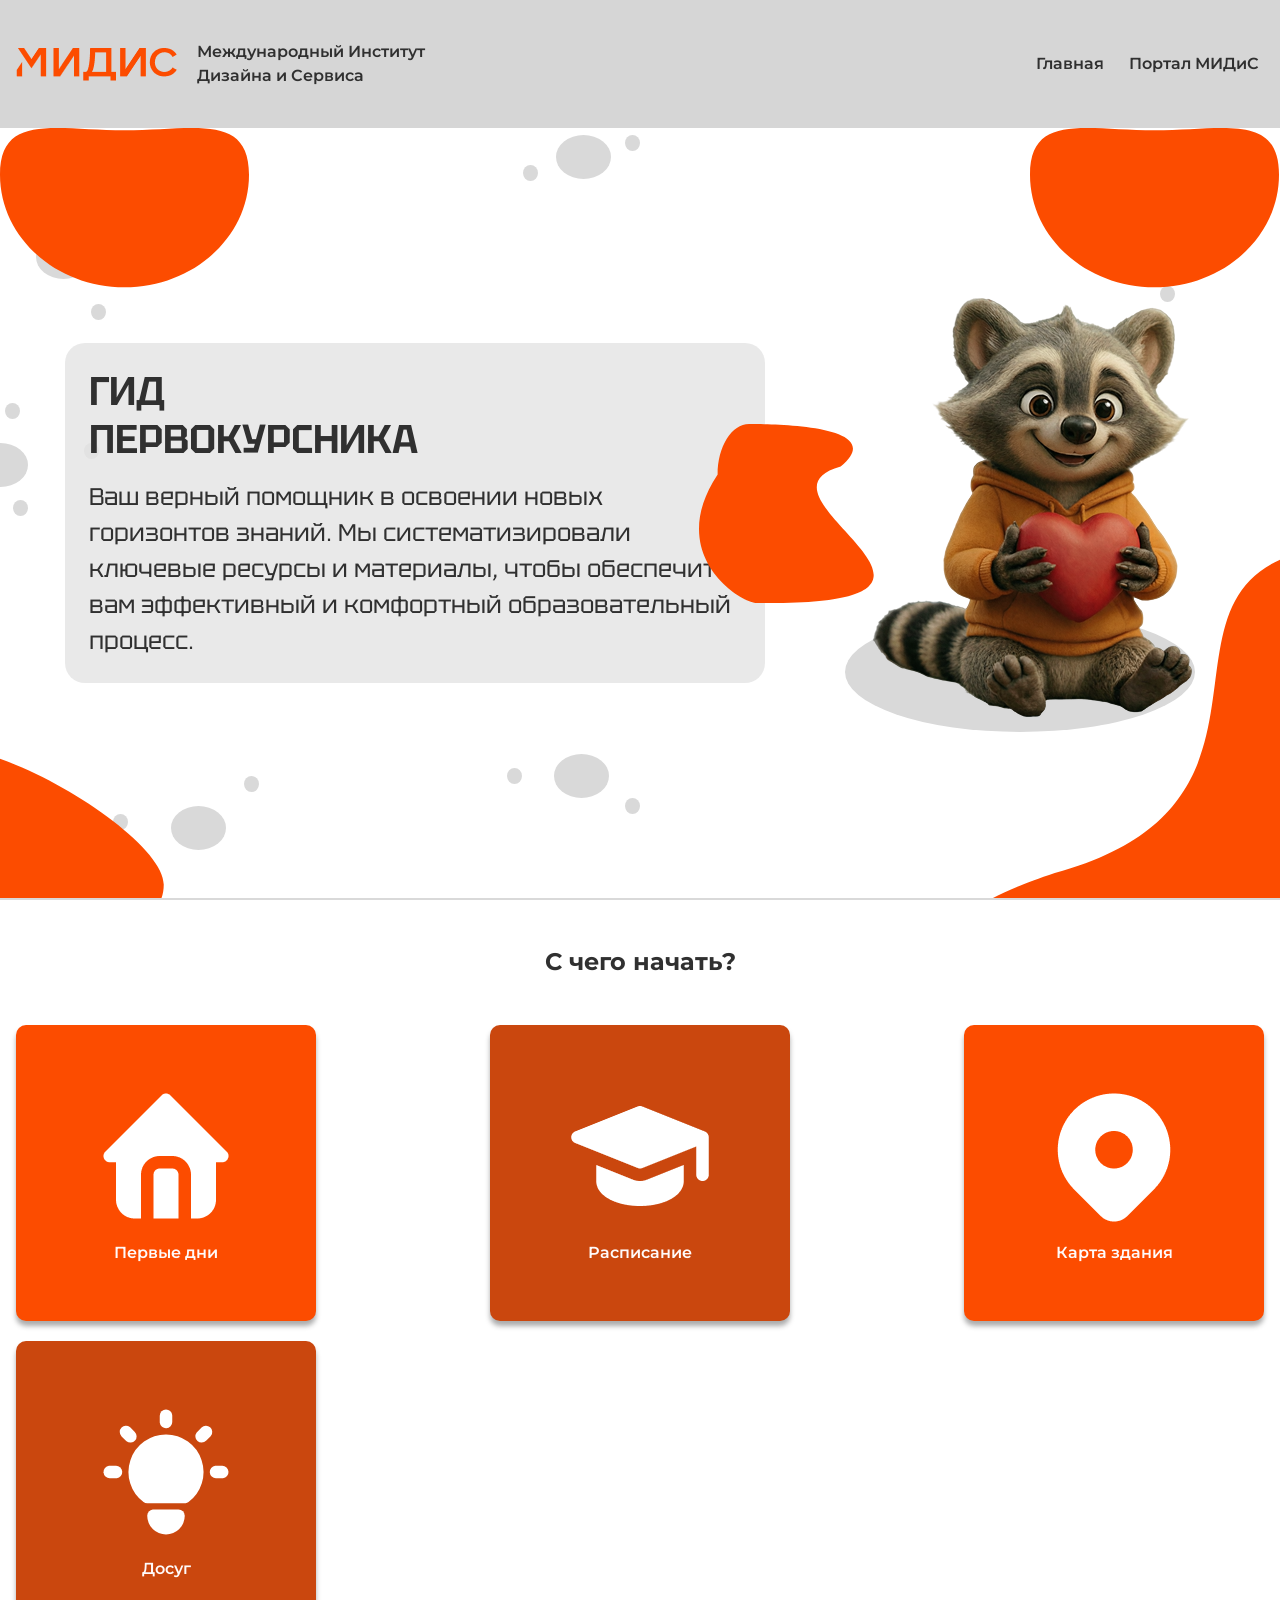
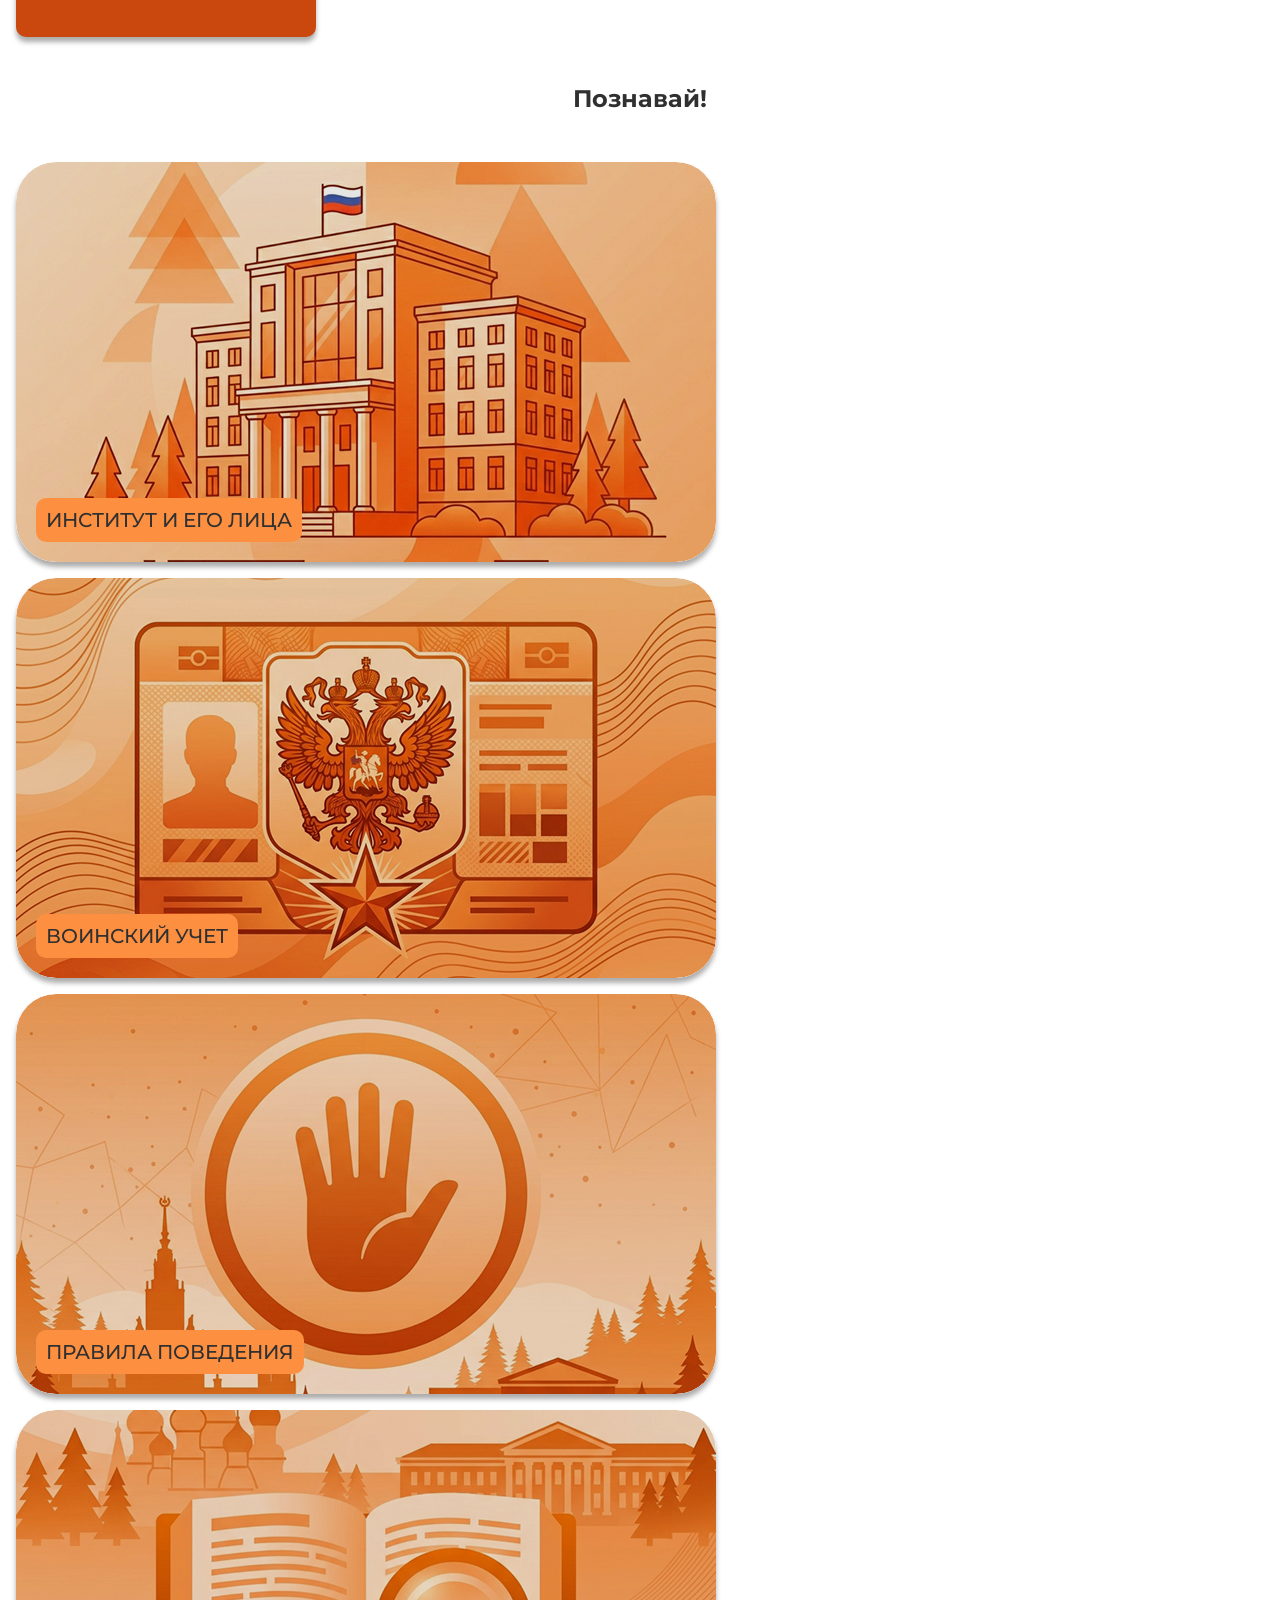
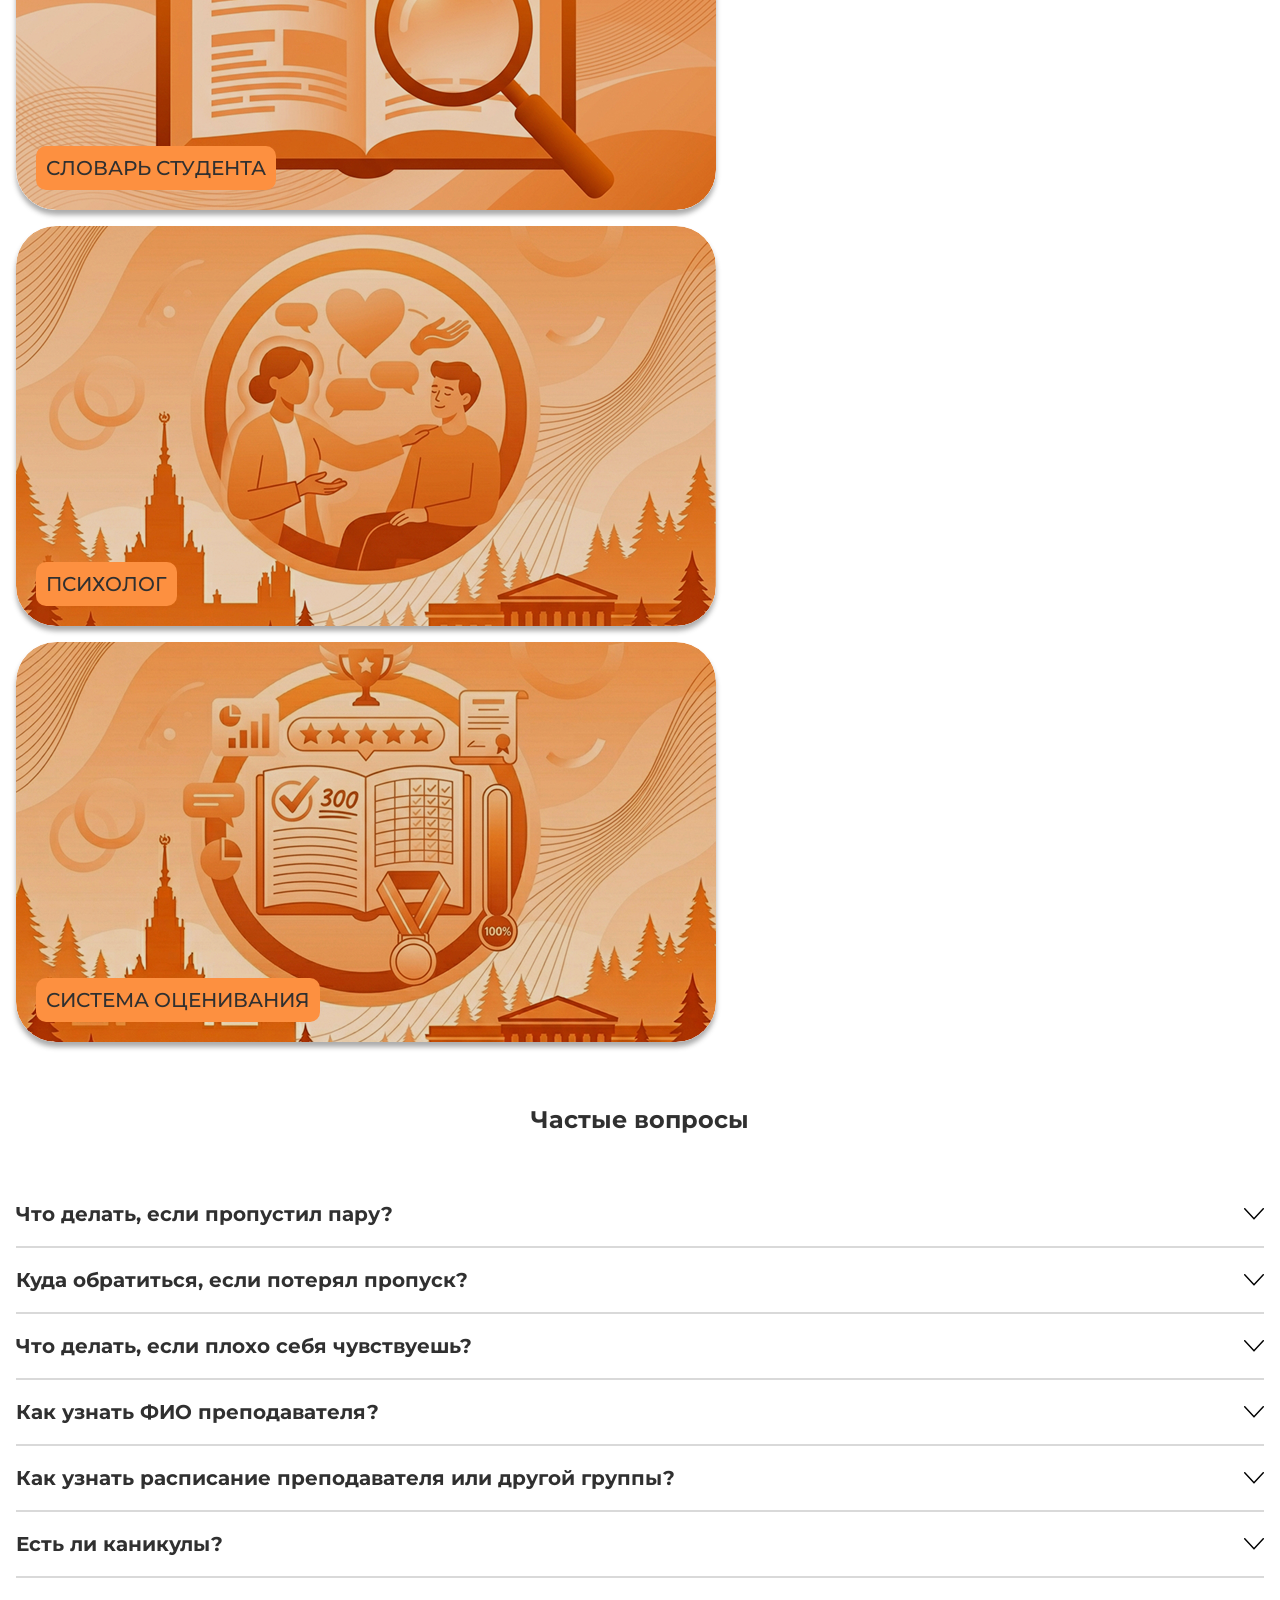
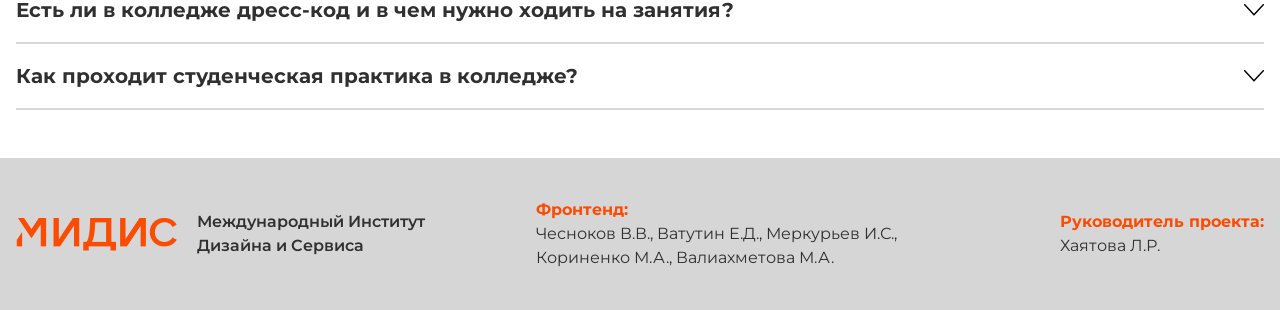
==== index.html @ 952b71b8 "update link" ====
<!doctype html>
<html lang="ru">
  <head>
    <meta charset="UTF-8" />
    <meta name="viewport" content="width=device-width, initial-scale=1.0" />
    <title>МИДиС - Гид первокурсника</title>
    <meta
      name="description"
      content="Гид первокурсника МИДиС: всё, что нужно знать в первые дни учебы."
    />
    <meta property="og:title" content="МИДиС - Гид первокурсника" />
    <meta
      property="og:description"
      content="Гид первокурсника МИДиС: всё, что нужно знать в первые дни учебы"
    />
    <link rel="stylesheet" href="./css/style.css" />
    <script src="js/observer.js" defer></script>
    <script src="js/index.js" defer></script>
  </head>
  <body>
    <header class="header">
      <div class="container header__container">
        <div class="header__logo-sec">
          <img src="assets/images/logo.png" alt="logo" class="header__logo" />
          <p class="header__logo-text">
            Международный Институт Дизайна и Сервиса
          </p>
        </div>
        <button class="header__burger">&#9776;</button>
        <ul class="header__list">
          <li class="header__elem">
            <a href="index.html" class="header__link">Главная</a>
          </li>
          <li class="header__elem">
            <a
              href="https://portal.midis.info"
              class="header__link"
              target="_blank"
              >Портал МИДиС</a
            >
          </li>
        </ul>
      </div>
    </header>
    <main class="main">
      <section class="hero default">
        <div class="container hero__container">
          <div class="hero__info fade__in-left" data-anim>
            <h1 class="hero__title">
              Гид <br />
              Первокурсника
            </h1>
            <p class="hero__subtitle">
              Ваш верный помощник в освоении новых горизонтов знаний. Мы
              систематизировали ключевые ресурсы и материалы, чтобы обеспечить
              вам эффективный и комфортный образовательный процесс.
            </p>
          </div>
          <div class="hero__mascot fade__in" data-anim>
            <img src="assets/images/mascot.png" alt="Маскот МИДиС" />
          </div>
          <svg
            class="hero__dots1"
            width="527"
            height="96"
            viewBox="0 0 527 96"
            fill="none"
            xmlns="http://www.w3.org/2000/svg"
          >
            <ellipse cx="519.5" cy="52" rx="7.5" ry="8" fill="#D9D9D9" />
            <ellipse cx="7.5" cy="68" rx="7.5" ry="8" fill="#D9D9D9" />
            <ellipse cx="401.5" cy="22" rx="7.5" ry="8" fill="#D9D9D9" />
            <ellipse cx="138.5" cy="30" rx="7.5" ry="8" fill="#D9D9D9" />
            <ellipse cx="468.5" cy="22" rx="27.5" ry="22" fill="#D9D9D9" />
            <ellipse cx="85.5" cy="74" rx="27.5" ry="22" fill="#D9D9D9" />
          </svg>
          <svg
            class="hero__dots3"
            width="117"
            height="46"
            viewBox="0 0 117 46"
            fill="none"
            xmlns="http://www.w3.org/2000/svg"
          >
            <ellipse cx="109.5" cy="8" rx="7.5" ry="8" fill="#D9D9D9" />
            <ellipse cx="7.5" cy="38" rx="7.5" ry="8" fill="#D9D9D9" />
            <ellipse cx="60.5" cy="22" rx="27.5" ry="22" fill="#D9D9D9" />
          </svg>
        </div>
        <svg
          class="hero__dots2"
          width="106"
          height="316"
          viewBox="0 0 106 316"
          fill="none"
          xmlns="http://www.w3.org/2000/svg"
        >
          <ellipse cx="91.5" cy="251" rx="7.5" ry="8" fill="#D9D9D9" />
          <ellipse cx="20.5" cy="308" rx="7.5" ry="8" fill="#D9D9D9" />
          <ellipse cx="12.5" cy="211" rx="7.5" ry="8" fill="#D9D9D9" />
          <ellipse cx="98.5" cy="112" rx="7.5" ry="8" fill="#D9D9D9" />
          <ellipse cx="35.5" cy="8" rx="7.5" ry="8" fill="#D9D9D9" />
          <ellipse cx="63.5" cy="57" rx="27.5" ry="22" fill="#D9D9D9" />
          <ellipse cx="0.5" cy="265" rx="27.5" ry="22" fill="#D9D9D9" />
        </svg>
        <svg
          class="hero__dots4"
          width="70"
          height="102"
          viewBox="0 0 70 102"
          fill="none"
          xmlns="http://www.w3.org/2000/svg"
        >
          <ellipse cx="7.5" cy="94" rx="7.5" ry="8" fill="#D9D9D9" />
          <ellipse cx="62.5" cy="8" rx="7.5" ry="8" fill="#D9D9D9" />
          <ellipse cx="27.5" cy="39" rx="27.5" ry="22" fill="#D9D9D9" />
        </svg>
      </section>
      <section class="start">
        <div class="container start__container">
          <h2 class="start__title fade__in-up" data-anim>С чего начать?</h2>
          <div class="start__list">
            <a
              href="firstdays.html"
              class="start__card orange fade__in-scale"
              data-anim
            >
              <img
                src="assets/images/home.png"
                alt="Первые дни картинка"
                class="start__img"
              />
              <p class="start__text">Первые дни</p>
            </a>
            <a
              href="schedule.html"
              class="start__card brown fade__in-scale"
              data-anim
            >
              <img
                src="assets/images/study.png"
                alt="Расписание картинка"
                class="start__img"
              />
              <p class="start__text">Расписание</p>
            </a>
            <a href="https://midis-int-map.vercel.app/" class="start__card orange fade__in-scale" target="_blank" data-anim>
              <img
                src="assets/images/gps.png"
                alt="Карта картинка"
                class="start__img"
              />
              <p class="start__text">Карта здания</p>
            </a>
            <a
              href="sections.html"
              class="start__card brown fade__in-scale"
              data-anim
            >
              <img
                src="assets/images/bulb.svg"
                alt="Досуг картинка"
                class="start__img"
              />
              <p class="start__text">Досуг</p>
            </a>
          </div>
        </div>
      </section>
      <section class="learn">
        <div class="container learn__container">
          <h2 class="learn__title fade__in-up" data-anim>Познавай!</h2>
          <div class="learn__list">
            <a
              href="institute.html"
              class="learn__element fade__in-left"
              data-anim
            >
              <img
                src="assets/images/about.jpg"
                alt="О институте картинка"
                class="learn__img"
              />
              <h3 class="learn__text">Институт и его лица</h3>
            </a>
            <a
              href="https://plotina1289.github.io/voenkom/"
              class="learn__element fade__in-left"
              data-anim
              target="_blank"
            >
              <img
                src="assets/images/service.jpg"
                alt="О воинском учете картинка"
                class="learn__img"
              />
              <h3 class="learn__text">Воинский учет</h3>
            </a>
            <a href="rules.html" class="learn__element fade__in-left" data-anim>
              <img
                src="assets/images/rules.jpg"
                alt="О правилах поведения картинка"
                class="learn__img"
              />
              <h3 class="learn__text">Правила поведения</h3>
            </a>
            <a
              href="dictionary.html"
              class="learn__element fade__in-left"
              data-anim
            >
              <img
                src="assets/images/vocabulary.jpg"
                alt="О словаре картинка"
                class="learn__img"
              />
              <h3 class="learn__text">Словарь студента</h3>
            </a>
            <a
              href="psychology.html"
              class="learn__element fade__in-left"
              data-anim
            >
              <img
                src="assets/images/helper.jpg"
                alt="about psychological assistance"
                class="learn__img"
              />
              <h3 class="learn__text">Психолог</h3>
            </a>
            <a
              href="system.html"
              class="learn__element fade__in-left"
              data-anim
            >
              <img
                src="assets/images/rating.jpg"
                alt="О системе оценивания картинка"
                class="learn__img"
              />
              <h3 class="learn__text">Система оценивания</h3>
            </a>
          </div>
        </div>
      </section>
      <section class="faq">
        <div class="container faq__container">
          <h2 class="faq__title fade__in-up" data-anim>Частые вопросы</h2>
          <div class="faq__list">
            <div class="faq__elem fade__in-up" data-anim>
              <div class="faq__trigger">
                <h3 class="faq__text">Что делать, если пропустил пару?</h3>
                <img
                  src="assets/images/down.svg"
                  alt="arrow"
                  class="faq__arrow"
                />
              </div>
              <div class="faq__info">
                <p>
                  Если пропустили пару, предоставьте справку преподавателю,
                  сразу узнайте у&nbsp;одногруппников, что проходили
                  и&nbsp;какое домашнее задание. Напишите преподавателю, вежливо
                  объясните отсутствие и&nbsp;спросите, как отработать пропуск.
                  Самостоятельно изучите тему и&nbsp;выполните задания.
                  Главное&nbsp;&mdash; не&nbsp;игнорируйте пропуск
                  и&nbsp;проявите инициативу.
                </p>
              </div>
            </div>
            <div class="faq__elem fade__in-up" data-anim>
              <div class="faq__trigger">
                <h3 class="faq__text">
                  Куда обратиться, если потерял пропуск?
                </h3>
                <img
                  src="assets/images/down.svg"
                  alt="arrow"
                  class="faq__arrow"
                />
              </div>
              <div class="faq__info">
                <p>
                  При утере пропуска вам нужно оплатить штраф в&nbsp;размере 300
                  рублей в&nbsp;кассе, далее с&nbsp;квитанцией об&nbsp;оплате
                  обратиться в&nbsp;107 кабинет и&nbsp;попросить сделать новый
                  пропуск.
                </p>
              </div>
            </div>
            <div class="faq__elem fade__in-up" data-anim>
              <div class="faq__trigger">
                <h3 class="faq__text">
                  Что делать, если плохо себя чувствуешь?
                </h3>
                <img
                  src="assets/images/down.svg"
                  alt="arrow"
                  class="faq__arrow"
                />
              </div>
              <div class="faq__info">
                <p>
                  Если почувствовали себя плохо в&nbsp;колледже, сразу скажите
                  преподавателю и&nbsp;обратитесь в&nbsp;медпункт
                  (107&nbsp;каб.&nbsp;в&nbsp;здании школы). Там вам выдадут
                  справку. Сообщите куратору, позвоните близким.
                </p>
              </div>
            </div>
            <div class="faq__elem fade__in-up" data-anim>
              <div class="faq__trigger">
                <h3 class="faq__text">Как узнать ФИО преподавателя?</h3>
                <img
                  src="assets/images/down.svg"
                  alt="arrow"
                  class="faq__arrow"
                />
              </div>
              <div class="faq__info">
                <p>
                  ФИО преподавателя можно узнать на&nbsp;портале МИДиС,
                  в&nbsp;Max-боте или в&nbsp;ТГ-боте
                </p>
              </div>
            </div>
            <div class="faq__elem fade__in-up" data-anim>
              <div class="faq__trigger">
                <h3 class="faq__text">
                  Как узнать расписание преподавателя или другой группы?
                </h3>
                <img
                  src="assets/images/down.svg"
                  alt="arrow"
                  class="faq__arrow"
                />
              </div>
              <div class="faq__info">
                <p>
                  Узнать расписание преподавателя или другой группы можно в
                  Max-боте или в&nbsp;ТГ-боте
                </p>
              </div>
            </div>
            <div class="faq__elem fade__in-up" data-anim>
              <div class="faq__trigger">
                <h3 class="faq__text">Есть ли каникулы?</h3>
                <img
                  src="assets/images/down.svg"
                  alt="arrow"
                  class="faq__arrow"
                />
              </div>
              <div class="faq__info">
                <p>
                  Да, есть каникулы: зимние (конец декабря&nbsp;&mdash; начало
                  января) и летние (конец июня&nbsp;&mdash; 31&nbsp;августа).
                </p>
              </div>
            </div>
            <div class="faq__elem fade__in-up" data-anim>
              <div class="faq__trigger">
                <h3 class="faq__text">
                  Есть ли в колледже дресс-код и в чем нужно ходить на занятия?
                </h3>
                <img
                  src="assets/images/down.svg"
                  alt="arrow"
                  class="faq__arrow"
                />
              </div>
              <div class="faq__info">
                <p>
                  По&nbsp;закону &#8470;&nbsp;273-ФЗ &laquo;Об&nbsp;образовании
                  в&nbsp;РФ&raquo; колледжи имеют право самостоятельно
                  устанавливать требования к&nbsp;одежде студентов. Единой
                  государственной формы нет, но&nbsp;чаще всего требуется
                  соблюдать деловой или опрятный повседневный стиль. На
                  творческих направлениях (дизайн) правила обычно свободнее,
                  студентам разрешают самовыражаться через внешний вид.
                  Например, в&nbsp;Челябинском колледже МИДиС такое творческое
                  проявление активно поддерживает руководство. Что запрещено
                  носить в&nbsp;колледже: Спортивные костюмы, шорты, пляжные
                  майки, откровенные наряды и&nbsp;неопрятные вещи.
                </p>
              </div>
            </div>
            <div class="faq__elem fade__in-up" data-anim>
              <div class="faq__trigger">
                <h3 class="faq__text">
                  Как проходит студенческая практика в колледже?
                </h3>
                <img
                  src="assets/images/down.svg"
                  alt="arrow"
                  class="faq__arrow"
                />
              </div>
              <div class="faq__info">
                <p>
                  По&nbsp;требованиям ФГОС, практика является обязательной
                  частью обучения на&nbsp;программах СПО. Она делится
                  на&nbsp;три последовательных этапа:
                </p>
                <ol>
                  <li>
                    Учебная практика (2-3&nbsp;курсы): Проходит на&nbsp;базе
                    колледжа или в&nbsp;учебных мастерских для знакомства
                    с&nbsp;основами профессии.
                  </li>
                  <li>
                    Производственная практика (3-4&nbsp;курсы): Проходит
                    на&nbsp;реальном предприятии по&nbsp;специальности.
                  </li>
                  <li>
                    Преддипломная практика (последний курс): Проходит
                    в&nbsp;компании, на&nbsp;базе которой студент пишет
                    дипломный проект.
                  </li>
                </ol>
              </div>
            </div>
          </div>
        </div>
      </section>
    </main>
    <footer class="footer">
      <div class="container footer__container">
        <div class="footer__logo-sec">
          <img src="assets/images/logo.png" alt="logo" class="footer__logo" />
          <p class="footer__logo-text">
            Международный Институт Дизайна и Сервиса
          </p>
        </div>
        <p class="footer__authors">
          <span>Фронтенд:</span><br />
          Чесноков В.В., Ватутин Е.Д., Меркурьев И.С., Кориненко М.А.,
          Валиахметова М.А.
        </p>
        <p class="footer__teacher">
          <span>Руководитель проекта:</span> <br />
          Хаятова Л.Р.
        </p>
      </div>
    </footer>
  </body>
</html>
---- css/style.css ----
@import "./root.css";
@import "./base.css";

@font-face {
  font-display: swap;
  font-family: "Montserrat";
  font-style: normal;
  font-weight: 400;
  src: url("../assets/fonts/montserrat-v31-cyrillic_latin-regular.woff2")
    format("woff2");
}

@font-face {
  font-display: swap;
  font-family: "Montserrat";
  font-style: normal;
  font-weight: 500;
  src: url("../assets/fonts/montserrat-v31-cyrillic_latin-500.woff2")
    format("woff2");
}

@font-face {
  font-display: swap;
  font-family: "Montserrat";
  font-style: normal;
  font-weight: 600;
  src: url("../assets/fonts/montserrat-v31-cyrillic_latin-600.woff2")
    format("woff2");
}

@font-face {
  font-display: swap;
  font-family: "Montserrat";
  font-style: normal;
  font-weight: 700;
  src: url("../assets/fonts/montserrat-v31-cyrillic_latin-700.woff2")
    format("woff2");
}

@font-face {
  font-display: swap;
  font-family: "Tektur";
  font-style: normal;
  font-weight: 400;
  src: url("../assets/fonts/tektur-v6-cyrillic_latin-regular.woff2")
    format("woff2");
}

@font-face {
  font-display: swap;
  font-family: "Tektur";
  font-style: normal;
  font-weight: 600;
  src: url("../assets/fonts/tektur-v6-cyrillic_latin-600.woff2") format("woff2");
}

.container {
  max-width: 1440px;
  margin: 0 auto;
}

.header {
  position: relative;
  background: var(--bg-header);
  padding-block: 2.5rem;
  position: fixed;
  width: 100%;
  z-index: 52;
}

.header__burger {
  display: none;
  background: none;
  font-size: 30px;
  border: none;
}

.orange {
  background: var(--bg-orange);
}

.brown {
  background: var(--bg-brown);
}

.header__container {
  display: flex;
  flex-wrap: wrap;
  align-items: center;
}

.header__logo-sec {
  display: flex;
  align-items: center;
  max-width: 415px;
  gap: 1.25rem;
}

.header__logo-text {
  font-weight: var(--fw-semibold);
}

.header__list {
  display: flex;
  margin-left: auto;
  gap: 15px;
  font-weight: var(--fw-semibold);
}

.header__link {
  color: var(--text-black);
  position: relative;
  padding: 5px;
  opacity: 100%;
  transition: opacity 0.3s ease-out;
}

.header__link::after {
  position: absolute;
  content: "";
  left: 0;
  bottom: 0;
  width: 0;
  height: 2px;
  background: rgba(252, 76, 0, 0.8);
  transition: width 0.3s ease-out;
}

.header__link:hover {
  opacity: 90%;
}

.header__link:hover::after {
  width: 100%;
}

.hero {
  position: relative;
  min-height: 100vh;
  width: 100%;
  display: flex;
  border-bottom: 2px solid var(--bg-gray);
}

.hero__container {
  position: relative;
  display: flex;
  flex-wrap: wrap;
  justify-content: space-around;
  align-items: center;
  width: 100%;
}

.hero__container::before {
  position: absolute;
  content: "";
  top: 0;
  left: 0;
  width: 250px;
  height: 200px;
  z-index: -1;
  background: url("../assets/images/blot3.svg") no-repeat;
}

.hero__container::after {
  position: absolute;
  content: "";
  top: 0;
  right: 0;
  width: 250px;
  height: 200px;
  z-index: -1;
  background: url("../assets/images/blot3.svg") no-repeat;
}

.hero__info {
  width: 100%;
  max-width: 700px;
  background: rgba(228, 228, 228, 0.8);
  padding: var(--padding-default);
  border-radius: 20px;
  font-family: var(--ff-other);
}

.hero::before {
  position: absolute;
  content: "";
  bottom: 0;
  left: 0;
  width: 200px;
  height: 150px;
  z-index: -1;
  background: url("../assets/images/blot1.svg") no-repeat;
}

.hero::after {
  position: absolute;
  content: "";
  bottom: 0;
  right: 0;
  width: 300px;
  height: 350px;
  z-index: -1;
  background: url("../assets/images/blot2.svg") no-repeat;
}

.hero__title {
  margin-bottom: var(--margin-small);
  text-transform: uppercase;
}

.hero__subtitle {
  font-size: var(--fz-h2);
}

.hero__mascot {
  position: relative;
}

.hero__mascot::before {
  position: absolute;
  content: "";
  width: 350px;
  height: 120px;
  background: var(--bg-gray);
  border-radius: 50%;
  right: 20px;
  bottom: 50px;
  z-index: -1;
}

.hero__mascot::after {
  position: absolute;
  content: "";
  top: 50%;
  left: 50%;
  transform: translate(calc(-50% - 250px), -50%);
  width: 180px;
  height: 180px;
  z-index: -1;
  background: url("../assets/images/blot4.svg") no-repeat;
}

.hero__dots1 {
  position: absolute;
  bottom: 0;
  right: 50%;
  transform: translateY(-50%);
  z-index: -2;
}

.hero__dots2 {
  position: absolute;
  top: 200px;
  left: 0;
  z-index: -2;
}

.hero__dots3 {
  position: absolute;
  top: 30px;
  right: 50%;
  transform: translateY(-50%);
  z-index: -2;
}

.hero__dots4 {
  position: absolute;
  top: 200px;
  right: 50px;
  z-index: -2;
}

.start__title {
  margin-block: var(--margin-standard);
  display: flex;
  justify-content: center;
}

.start__list {
  display: flex;
  justify-content: space-between;
  align-items: center;
  flex-wrap: wrap;
  gap: 20px;
}

.start__card {
  display: flex;
  justify-content: center;
  align-items: center;
  flex-direction: column;
  font-size: var(--fz-card);
  color: var(--text-white);
  font-weight: var(--fw-semibold);
  text-align: center;
  width: 100%;
  max-width: 300px;
  padding: var(--padding-mini-card);
  border-radius: 10px;
  box-shadow: 0 5px 5px rgba(48, 48, 48, 0.4);
  transform: scale(1);
  transition: transform 0.3s ease-out;
}

[data-anim].show.start__card:hover {
  transform: scale(1.05);
}

.start__img {
  width: 150px;
  margin-bottom: 10px;
  filter: invert(1);
}

.learn__title {
  text-align: center;
  margin-block: var(--margin-standard);
}

.learn__list {
  display: flex;
  flex-wrap: wrap;
  justify-content: space-between;
}

.learn__element {
  display: block;
  overflow: hidden;
  position: relative;
  border-radius: 40px;
  box-shadow: 0 5px 5px rgba(48, 48, 48, 0.4);
  margin-bottom: 1rem;
}

.learn__img {
  display: block;
  width: 100%;
  max-height: 400px;
  border-radius: 40px;
  filter: brightness(0.9);
  transform: scale(1);
  transition: transform 0.3s ease-out;
}

.learn__element:hover .learn__img {
  transform: scale(1.04);
}

.learn__text {
  color: var(--text-black);
  font-weight: var(--fw-medium);
  text-transform: uppercase;
  position: absolute;
  bottom: 20px;
  left: 20px;
  background: var(--bg-text-orange);
  border-radius: 10px;
  padding: 10px;
}

.faq__title {
  margin-block: var(--margin-standard);
  text-align: center;
}

.faq__elem {
  border-bottom: 2px solid var(--bg-gray);
  padding-block: 1.25rem;
}

.faq__trigger {
  display: flex;
  align-items: center;
  justify-content: space-between;
  cursor: pointer;
}

.faq__info {
  max-height: 0;
  overflow: hidden;
  margin-top: 0;
  opacity: 0;
  transition:
    max-height 0.3s ease-out,
    margin-top 0.3s ease-out,
    opacity 0.3s ease-out;
}

.faq__info ul {
  list-style: disc;
  padding-left: 1.25rem;
}

.faq__info ol {
  list-style: decimal;
  padding-left: 1.25rem;
}

.faq__info span,
.faq__info a {
  color: var(--bg-orange);
  font-weight: var(--fw-semibold);
}

.faq__info.active {
  display: block;
  margin-top: var(--margin-small);
  max-height: 6000px;
  opacity: 1;
}

.faq__arrow {
  width: 20px;
  transform: rotate(0deg);
  transition: transform 0.3s ease-out;
}

.faq__arrow.active {
  transform: rotate(180deg);
}

.footer {
  background: var(--bg-header);
  padding-block: 2.5rem;
  margin-top: var(--margin-standard);
  width: 100%;
}

.footer__container {
  display: flex;
  flex-wrap: wrap;
  align-items: center;
  justify-content: space-between;
}

.footer__logo-sec {
  display: flex;
  align-items: center;
  max-width: 415px;
  gap: 1.25rem;
}

.footer__logo-text {
  font-weight: var(--fw-semibold);
}

.footer__authors {
  max-width: 420px;
}

.footer__authors span,
.footer__teacher span {
  font-weight: var(--fw-bold);
  color: var(--bg-orange);
}

/* FIRST DAYS */

.breadcrumbs {
  margin-top: 50px;
  font-size: 40px !important;
}

.breadcrumbs li a {
  color: var(--bg-orange);
  font-weight: var(--fw-medium);
}

.breadcrumbs__list {
  display: flex;
  flex-wrap: wrap;
  gap: 5px;
  align-items: center;
  margin-bottom: var(--margin-normal);
}

.intro__container {
  animation: fadeInUp 0.4s ease-out forwards;
}

.intro__desc {
  font-size: var(--fz-subtitle);
  max-width: 1200px;
  margin-block: var(--margin-small);
}

.intro__desc p,
.intro__desc ul {
  font-size: inherit;
}

.intro__elem {
  font-size: inherit;
  list-style: inside;
}

/* =========== */

/* SCHEDULE */

.orange__btn {
  background: var(--bg-orange-schedule);
}

.orange__border {
  border: 2px solid var(--bg-orange-schedule);
}

.info__elem {
  padding-block: 2.5rem;
  border-bottom: 2px solid var(--bg-gray);
}

.info__title {
  margin-bottom: var(--margin-normal);
}

.info__desc {
  margin: 0 auto;
  margin-top: var(--margin-small);
  max-width: 800px;
  text-align: center;
  font-weight: var(--fw-semibold);
}

.info__desc-orange {
  color: var(--bg-orange);
}

.info__item {
  margin-bottom: var(--margin-small);
  list-style: inside;
}

.info__img {
  display: flex;
  margin: 0 auto;
  width: 100%;
  max-width: 900px;
}

.info__desc-important {
  margin: 0;
  text-align: start;
  color: var(--bg-orange);
}

.info__teacher a {
  color: var(--bg-orange);
  font-weight: var(--fw-semibold);
}

.schedule__btns {
  display: flex;
  justify-content: space-between;
  flex-wrap: wrap;
  gap: 15px;
}

.schedule__btn {
  font-size: var(--fz-subtitle);
  padding: var(--padding-schedule);
  color: var(--text-black);
  text-align: center;
  max-width: 400px;
  width: 100%;
  border-radius: 15px;
  box-shadow: 0 5px 5px rgba(48, 48, 48, 0.4);
  transform: scale(1);
  transition: transform 0.3s ease-out;
}

[data-anim].show.schedule__btn:hover {
  transform: scale(1.05);
}

.schedule__time-img {
  display: flex;
  width: 100%;
  max-width: 800px;
  margin: 0 auto;
}

.schedule__time {
  margin-bottom: var(--margin-small);
}

.schedule__time span,
.schedule__important {
  color: var(--bg-orange);
}

.schedule__flex {
  display: flex;
  flex-wrap: wrap;
  justify-content: center;
  gap: 30px;
  width: 100%;
}

.schedule__flex img {
  max-width: 100%;
  height: auto;
  min-width: 0;
}

/* INSTITUTE */

.institute__elem {
  display: flex;
  flex-wrap: wrap;
  margin-top: var(--margin-small);
}

.institute__info {
  max-width: 800px;
}

.institute__job,
.institute__name {
  font-size: var(--fz-subtitle);
}

.institute__name {
  font-weight: var(--fw-semibold);
}

.institute__job {
  margin-bottom: var(--margin-normal);
}

.institute-img img {
  border-radius: 15px;
  max-width: 300px;
  margin-right: var(--margin-normal);
  width: 100%;
}

/* RULES */

.info__rules {
  display: flex;
  flex-wrap: wrap;
  justify-content: center;
  gap: 30px;
}

.info__rule {
  width: 100%;
  max-width: 300px;
  text-align: center;
}

.info__rule-title {
  font-weight: var(--fw-semibold);
}

.info__steps {
  display: flex;
  flex-wrap: wrap;
  justify-content: center;
  align-items: center;
  gap: 30px;
}

.info__step {
  max-width: 300px;
}

.info__step-text {
  display: flex;
  align-items: center;
  justify-content: center;
  text-align: center;
}

.info__desc span {
  color: red;
}

.info__desc-margin {
  margin-bottom: var(--margin-standard);
}

.info__faq {
  position: relative;
  font-size: var(--fz-h3);
  width: 100%;
  display: flex;
  justify-content: center;
  align-items: center;
  margin: 0 auto;
  padding: var(--padding-mini-card);
  max-width: 1200px;
  border-radius: 15px;
  background: #eee;
  text-align: center;
}

.info__faq p,
.info__faq span {
  font-size: inherit;
}

.info__faq p {
  margin-right: 30px;
}

.info__faq span {
  color: red;
  font-weight: var(--fw-semibold);
}

.info__faq svg {
  position: absolute;
  right: 30px;
}

.info__flex {
  display: flex;
  flex-wrap: wrap;
}

.info__flex img {
  border-radius: 15px;
  max-width: 300px;
  margin-right: var(--margin-normal);
  width: 100%;
}

.info__reset {
  margin: 0;
}

.info__name {
  font-size: var(--fz-h2);
  margin-bottom: var(--margin-normal);
}

.mobile1 {
  display: flex;
  flex-wrap: wrap;
  gap: 1rem;
}

.mobile1 img,
.mobile2 img {
  width: 100%;
  max-width: 400px;
}

.mobile1-3 {
  margin-left: 1rem;
}

.mobile2 {
  display: flex;
  flex-wrap: wrap;
  gap: 1rem;
}

.letters__elem {
  border-bottom: 2px solid var(--bg-orange);
  padding-block: 0.5rem;
}

.letters__trigger {
  cursor: pointer;
}

.letters__text {
  font-size: var(--fz-h2);
  color: var(--bg-orange);
  font-weight: var(--fw-semibold);
}

.letters__text p {
  font-size: inherit;
}

.letters__info {
  max-height: 0;
  overflow: hidden;
  margin-top: 0;
  opacity: 0;
  transition:
    max-height 0.3s ease-out,
    margin-top 0.3s ease-out,
    opacity 0.3s ease-out;
}

.letters__info span {
  font-weight: var(--fw-semibold);
}

.letters__info li {
  margin-bottom: 0.5rem;
}

.letters__info.active {
  display: block;
  margin-top: var(--margin-small);
  max-height: 3000px;
  opacity: 1;
}

.orange__text {
  color: #fc4c00;
  font-weight: 600;
}

/* ===== ANIM ===== */
[data-anim] {
  transition:
    opacity 0.4s ease-out,
    transform 0.4s ease-out;
  will-change: transform, opacity;
}

[data-anim].show {
  opacity: 1;
  transform: none;
}

.fade__in {
  opacity: 0;
}

.fade__in-left {
  opacity: 0;
  transform: translateX(-40px);
}
.fade__in-right {
  opacity: 0;
  transform: translateX(40px);
}

.fade__in-scale {
  opacity: 0;
  transform: scale(0.9);
}

.fade__in-up {
  opacity: 0;
  transform: translateY(20px);
}

@keyframes fadeInUp {
  from {
    opacity: 0;
    transform: translateY(-20px);
  }
  to {
    opacity: 1;
    transform: none;
  }
}

@keyframes fadeInScale {
  from {
    opacity: 0;
    transform: scale(0.9);
  }
  to {
    opacity: 1;
    transform: none;
  }
}

/* ================ */

@media (max-width: 1440px) {
  .container {
    padding-inline: 1rem;
  }
}

@media (max-width: 1024px) {
  .hero__mascot {
    display: none;
  }
}

@media (max-width: 768px) {
  .hero__container::after,
  .hero__container::before {
    display: none;
  }

  .header__link:hover {
    opacity: 1;
  }

  .header__link:hover::after {
    width: 0;
  }

  [data-anim].show.start__card:hover {
    transform: scale(1);
  }

  .learn__element:hover .learn__img {
    transform: scale(1);
  }

  [data-anim].show.schedule__btn:hover {
    transform: scale(1);
  }

  .hero__title {
    font-size: 2.5rem;
  }

  .hero__info {
    padding: 1rem;
    border-radius: 12px;
  }

  .header__list {
    display: flex;
    visibility: hidden;
    position: absolute;
    align-items: center;
    flex-direction: column;
    background: transparent;
    opacity: 0;
    padding: 1rem;
    width: 100%;
    top: 100%;
    left: 0;
    gap: 1rem;
    font-size: 2rem;
    transform: translateY(-15px);
    transition:
      visibility 0.3s ease-out,
      opacity 0.3s ease-out,
      background 0.3s ease-out,
      transform 0.3s ease-out;
  }

  .header__list.active {
    visibility: visible;
    opacity: 1;
    background: var(--bg-header);
    transform: translateY(0);
  }

  .header__burger {
    display: block;
    position: absolute;
    right: 16px;
  }

  .learn__list {
    justify-content: center;
  }

  .institute__info {
    max-width: 400px;
  }
}

@media (max-width: 425px) {
  .header__logo-text {
    display: none;
  }

  .hero__title {
    font-size: 2rem;
  }

  .intro__title {
    font-size: 2rem;
  }

  .hero__subtitle {
    font-size: 1.3rem;
  }

  .start__list {
    justify-content: center;
  }

  .institute__name {
    margin-bottom: 10px;
    padding: 0;
  }

  .institute__info {
    margin-bottom: var(--margin-normal);
  }

  .institute-img img {
    margin: 0;
  }

  .footer__logo,
  .footer__authors {
    margin-bottom: var(--margin-small);
  }

  .footer__logo-text {
    display: none;
  }

  .info__faq {
    font-size: 1rem;
  }
}

@media (max-width: 320px) {
  .learn__text {
    font-size: 1rem;
  }
}
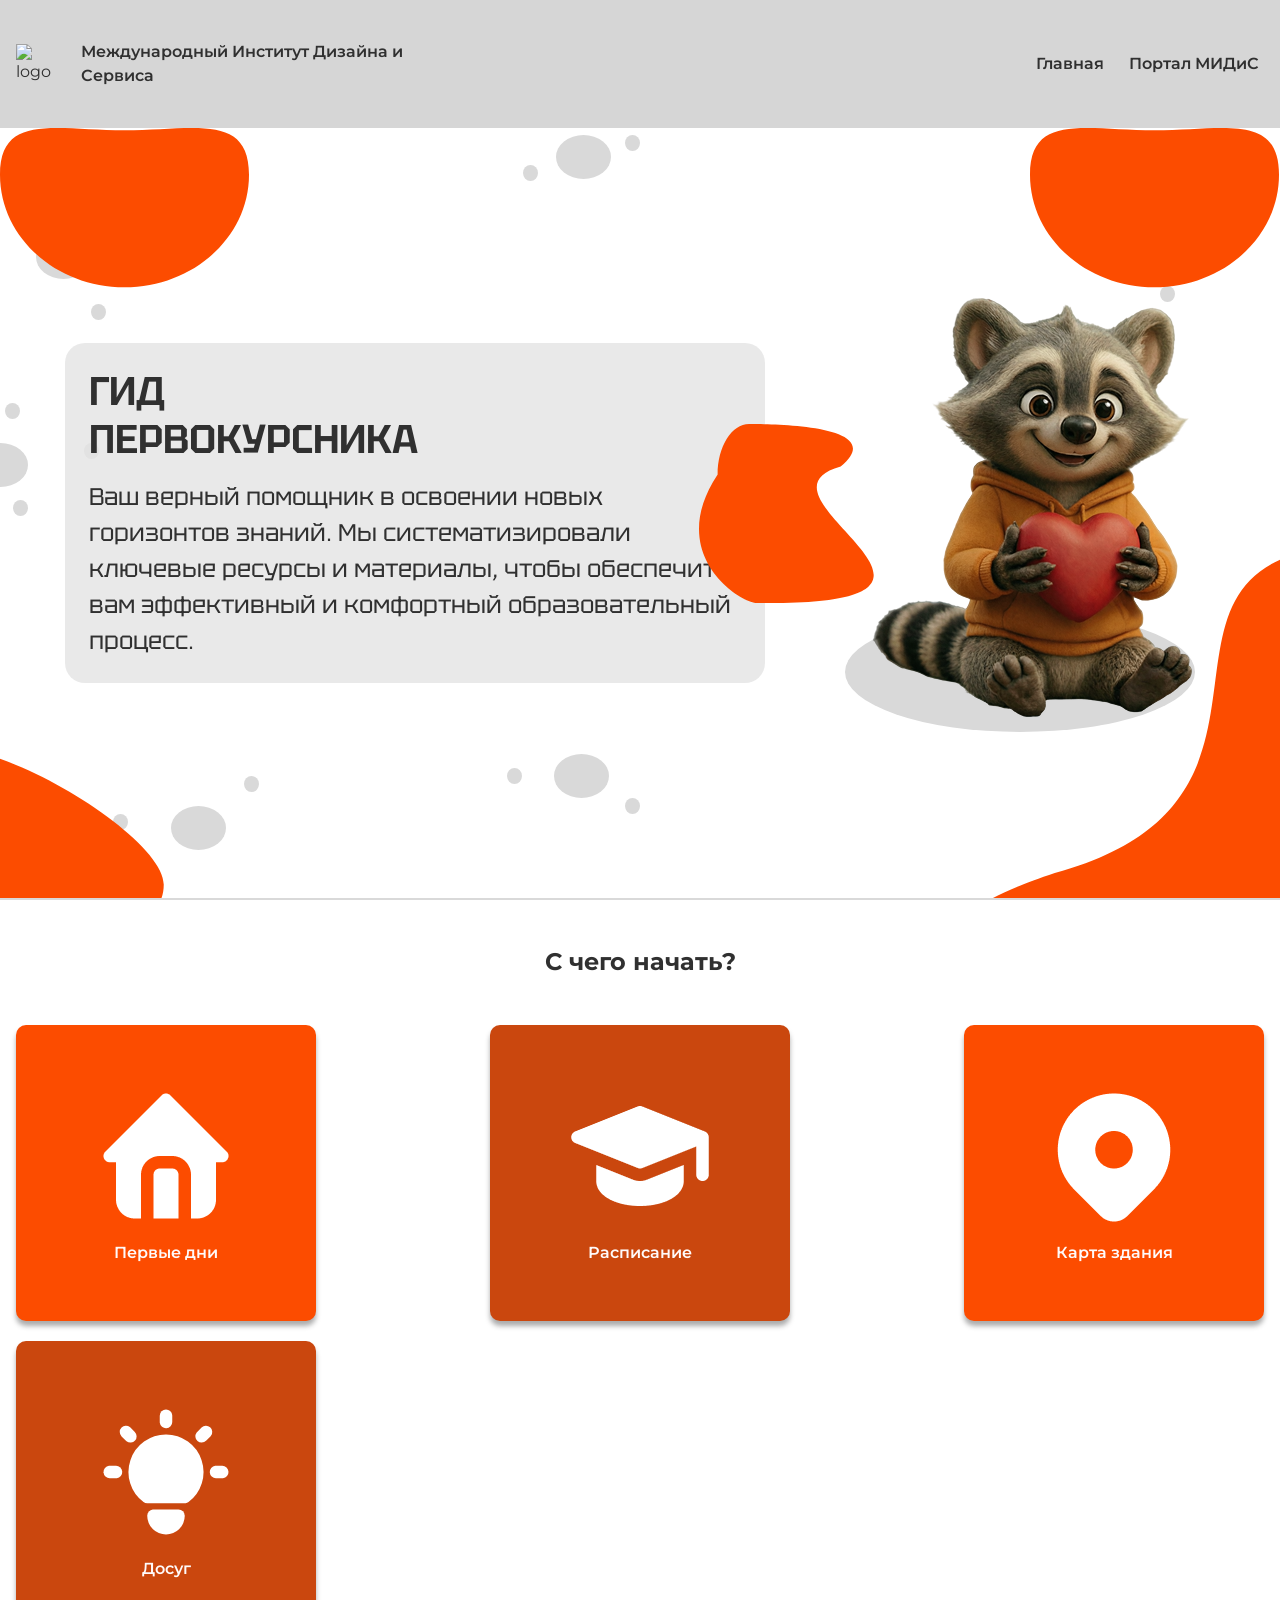
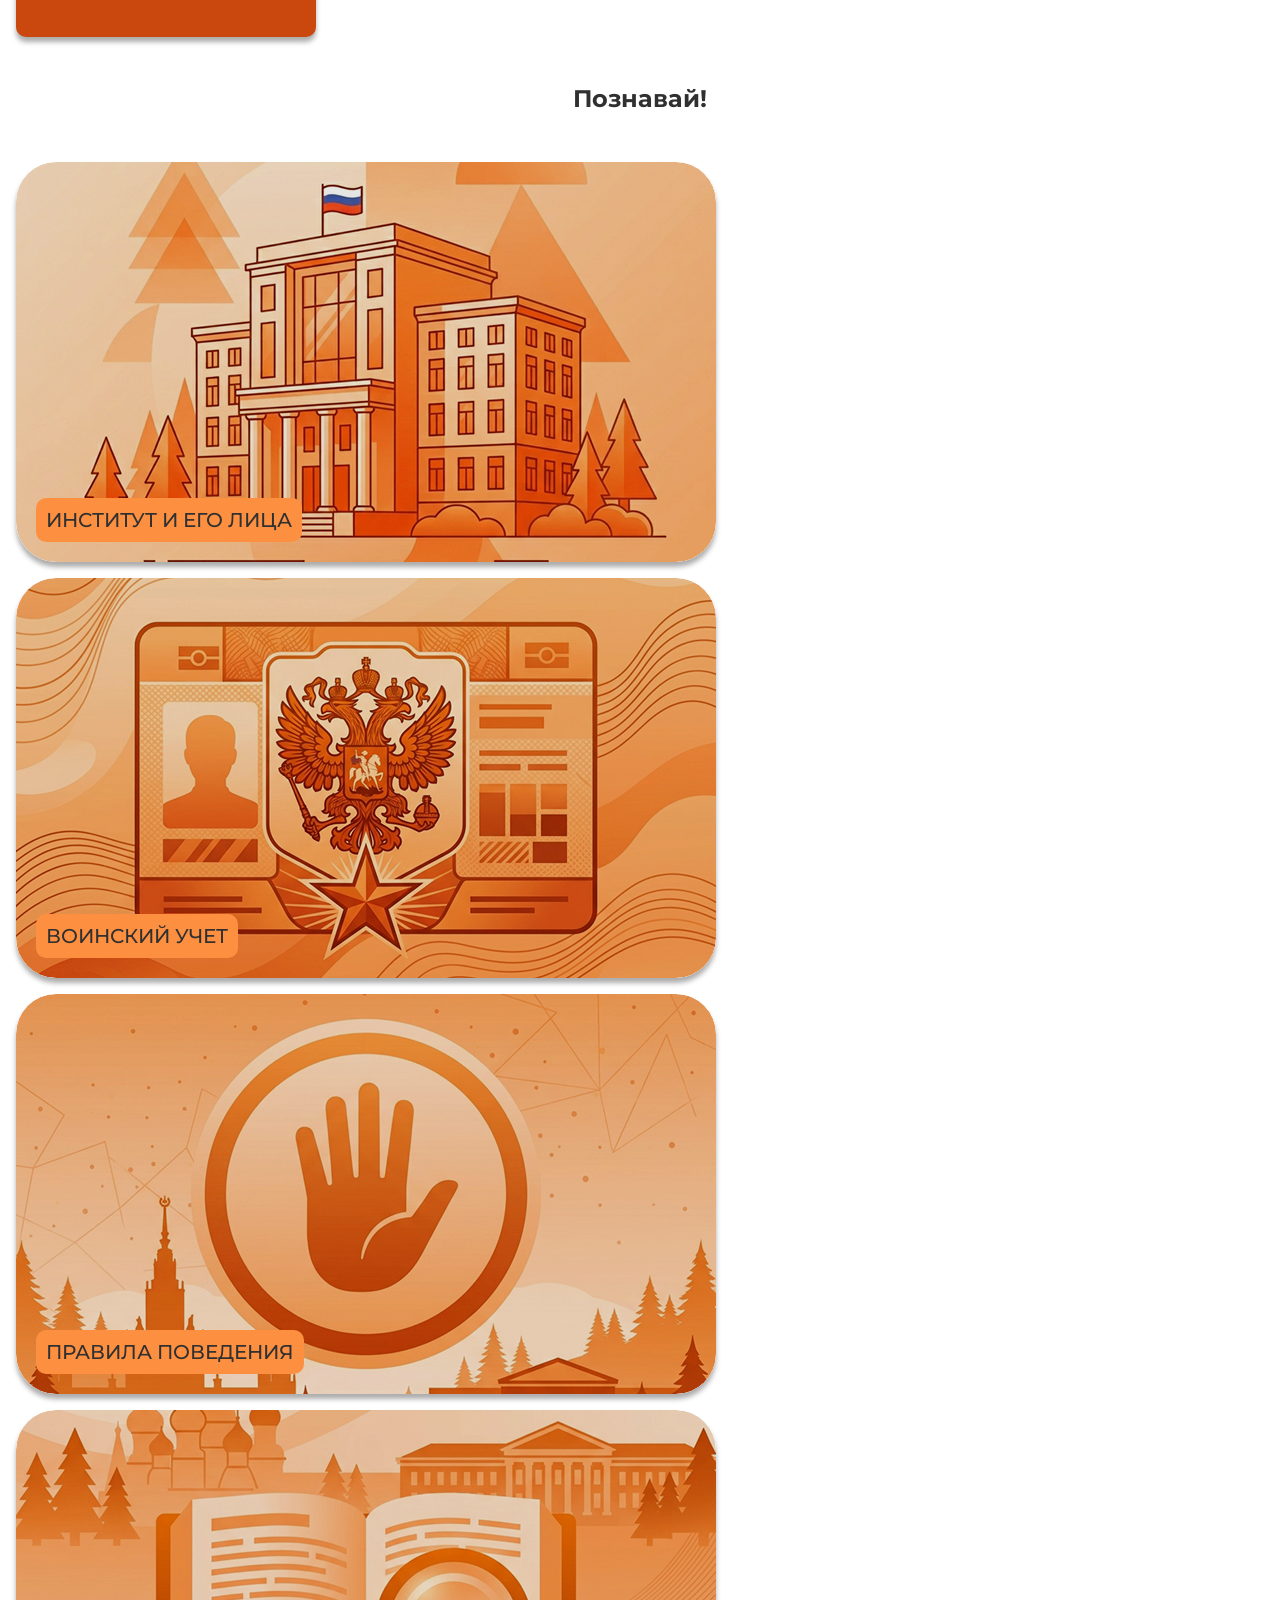
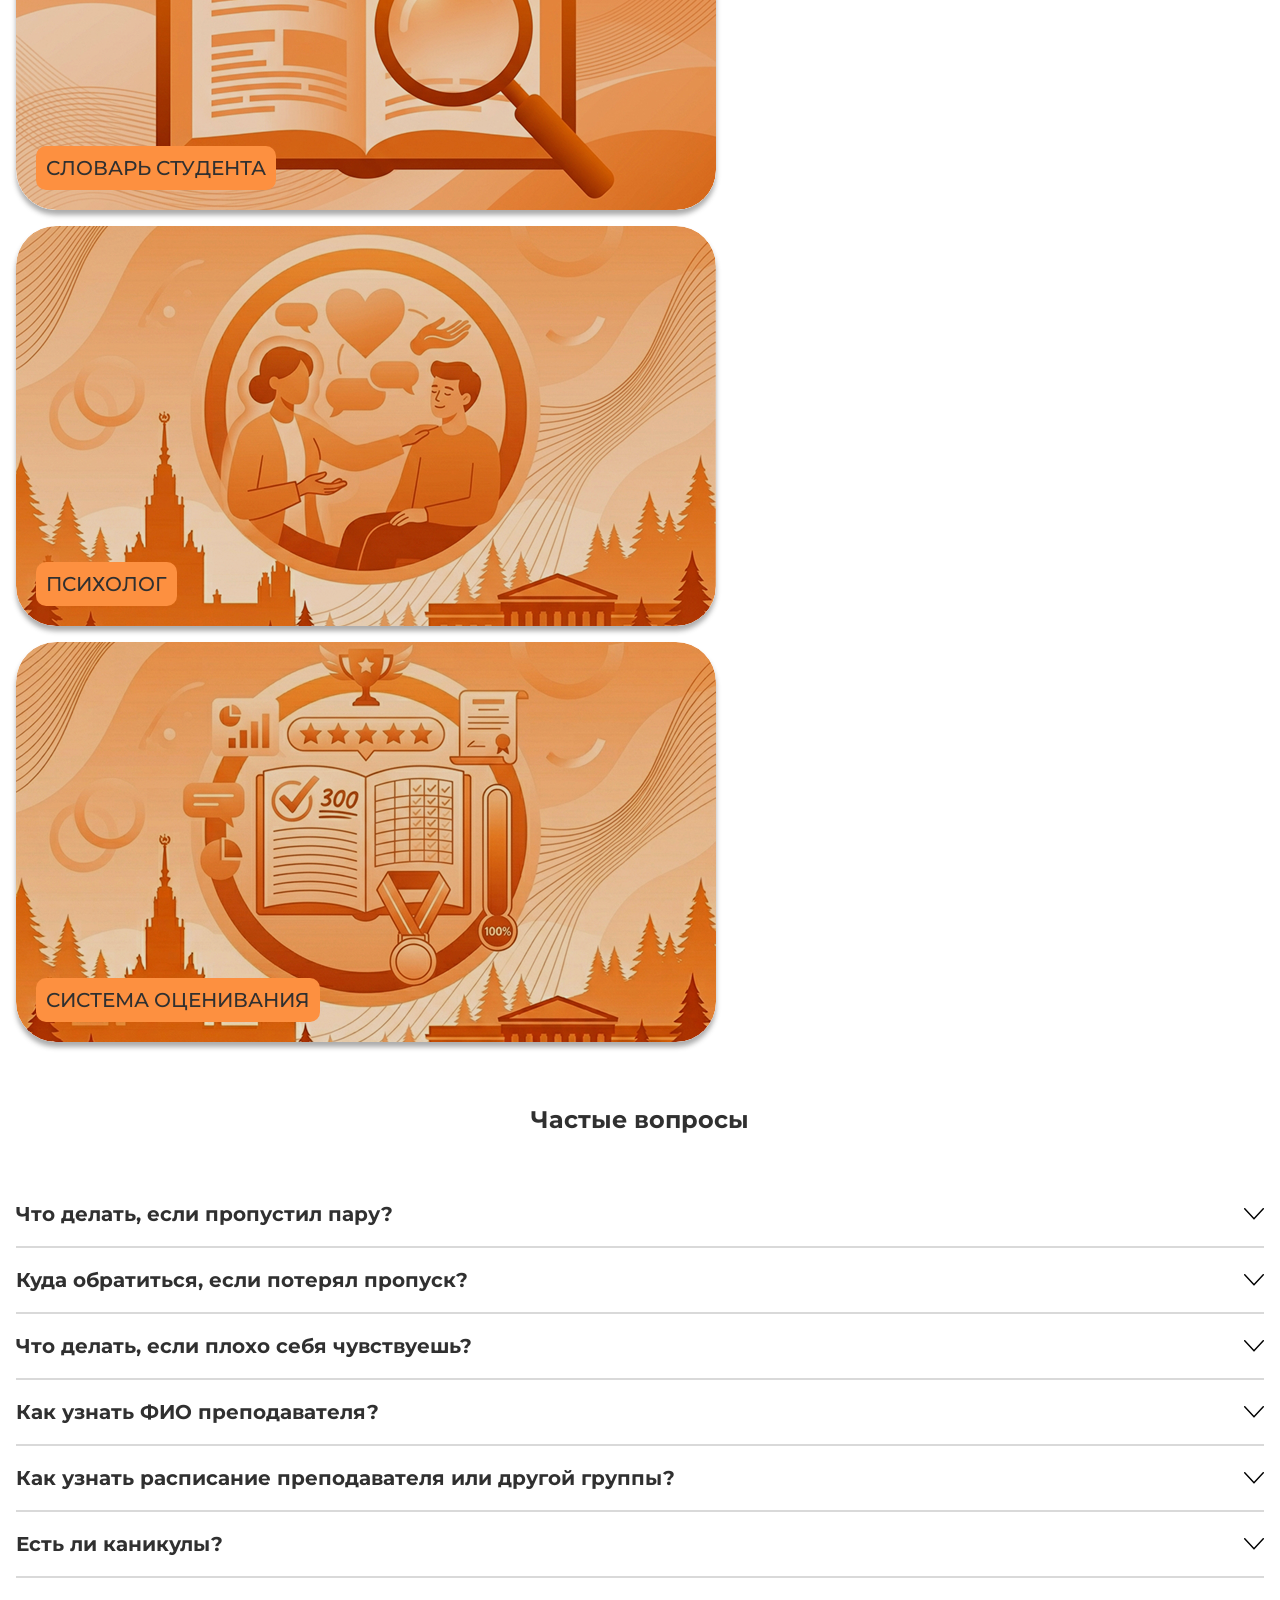
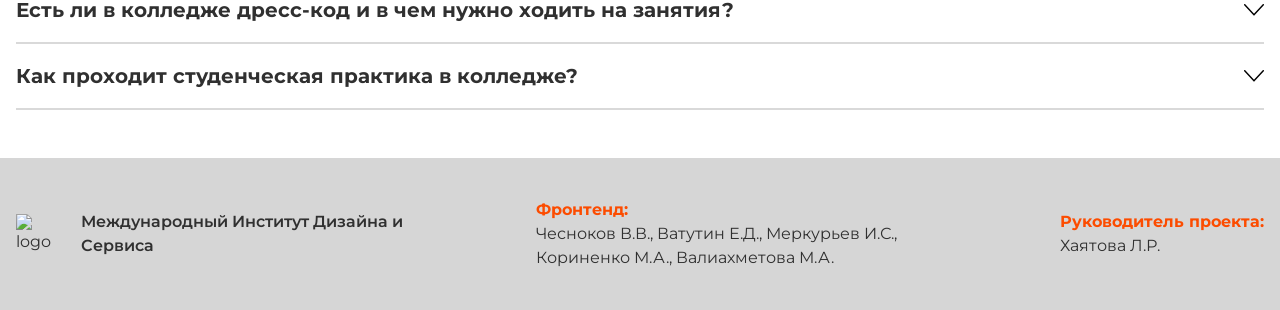
==== commit 1871a218: "change logo to svg" ====
--- a/index.html
+++ b/index.html
@@ -21,7 +21,7 @@
     <header class="header">
       <div class="container header__container">
         <div class="header__logo-sec">
-          <img src="assets/images/logo.png" alt="logo" class="header__logo" />
+          <img src="assets/images/logo.svg" alt="logo" class="header__logo" />
           <p class="header__logo-text">
             Международный Институт Дизайна и Сервиса
           </p>
@@ -144,7 +144,12 @@
               />
               <p class="start__text">Расписание</p>
             </a>
-            <a href="https://midis-int-map.vercel.app/" class="start__card orange fade__in-scale" target="_blank" data-anim>
+            <a
+              href="https://midis-int-map.vercel.app/"
+              class="start__card orange fade__in-scale"
+              target="_blank"
+              data-anim
+            >
               <img
                 src="assets/images/gps.png"
                 alt="Карта картинка"
@@ -427,7 +432,7 @@
     <footer class="footer">
       <div class="container footer__container">
         <div class="footer__logo-sec">
-          <img src="assets/images/logo.png" alt="logo" class="footer__logo" />
+          <img src="assets/images/logo.svg" alt="logo" class="footer__logo" />
           <p class="footer__logo-text">
             Международный Институт Дизайна и Сервиса
           </p>
--- a/css/style.css
+++ b/css/style.css
@@ -87,6 +87,11 @@
   display: flex;
   flex-wrap: wrap;
   align-items: center;
+}
+
+.header__logo,
+.footer__logo {
+  max-width: 10rem;
 }
 
 .header__logo-sec {
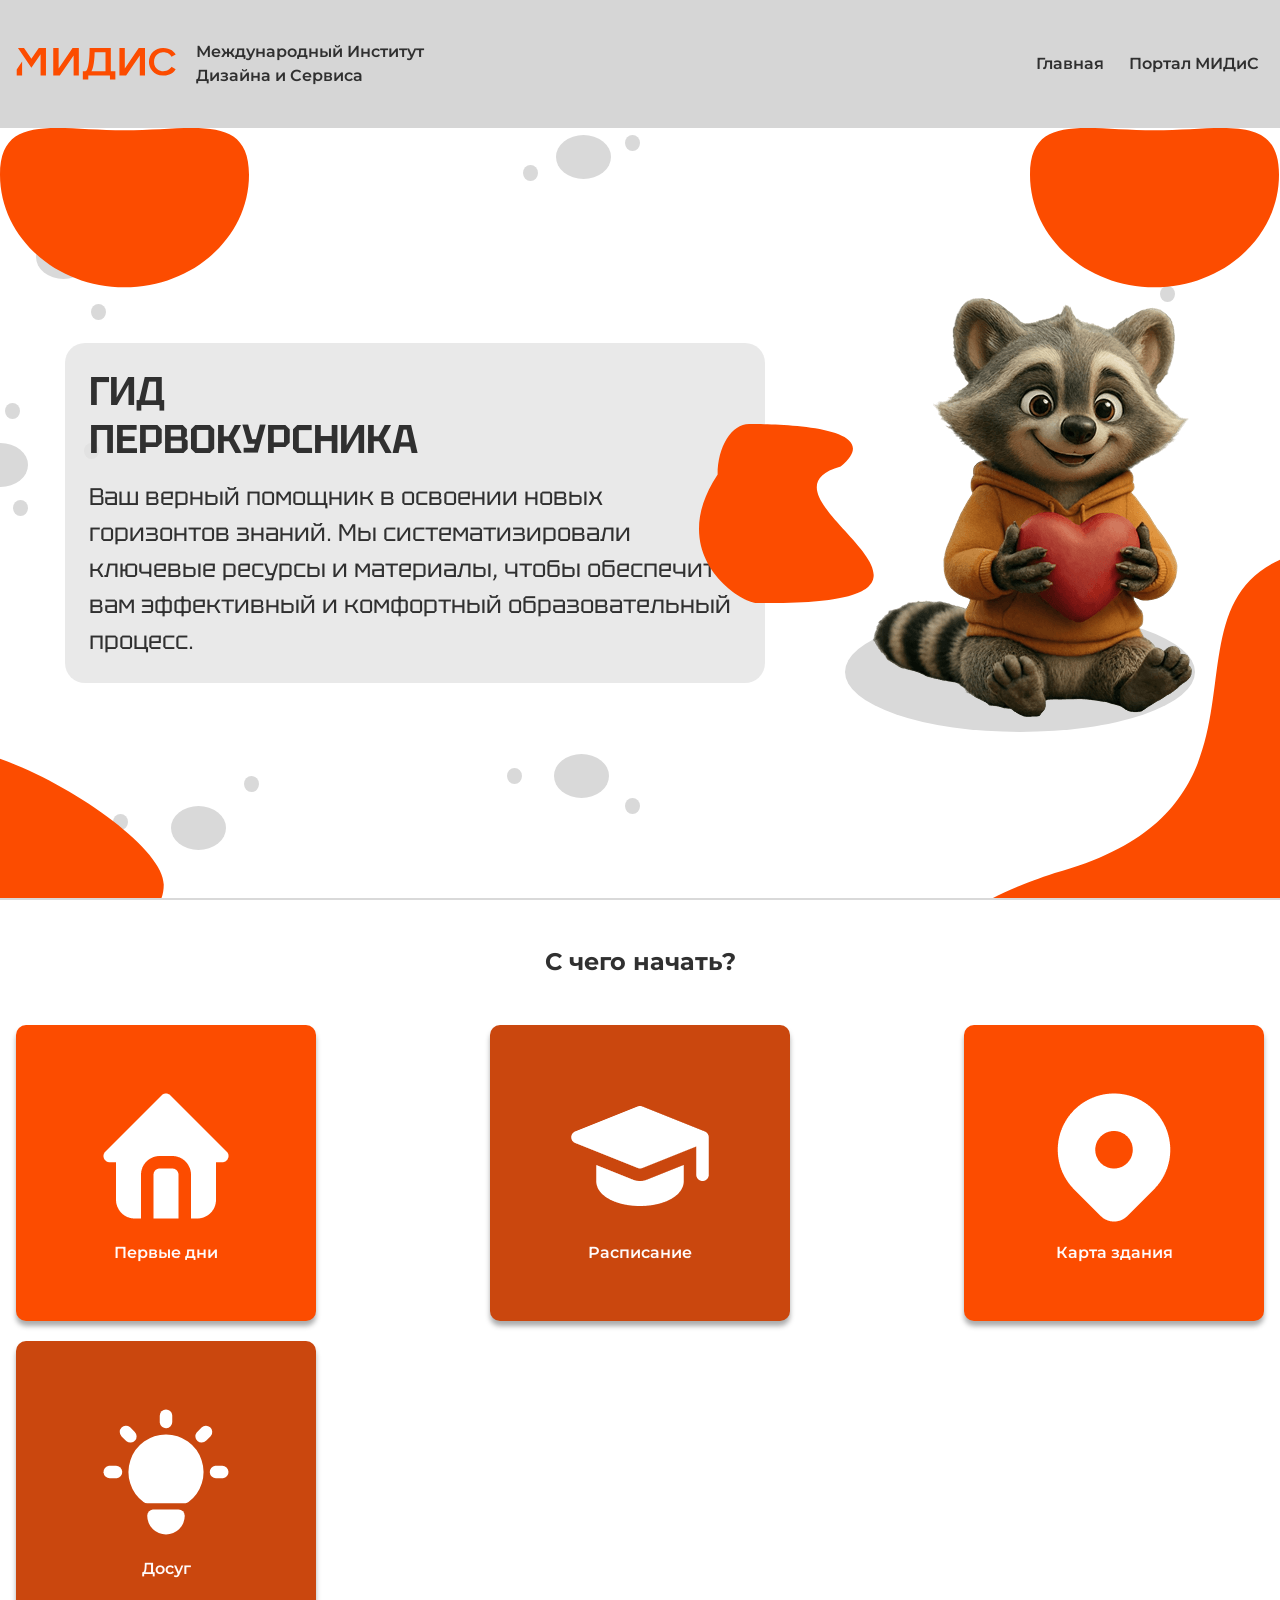
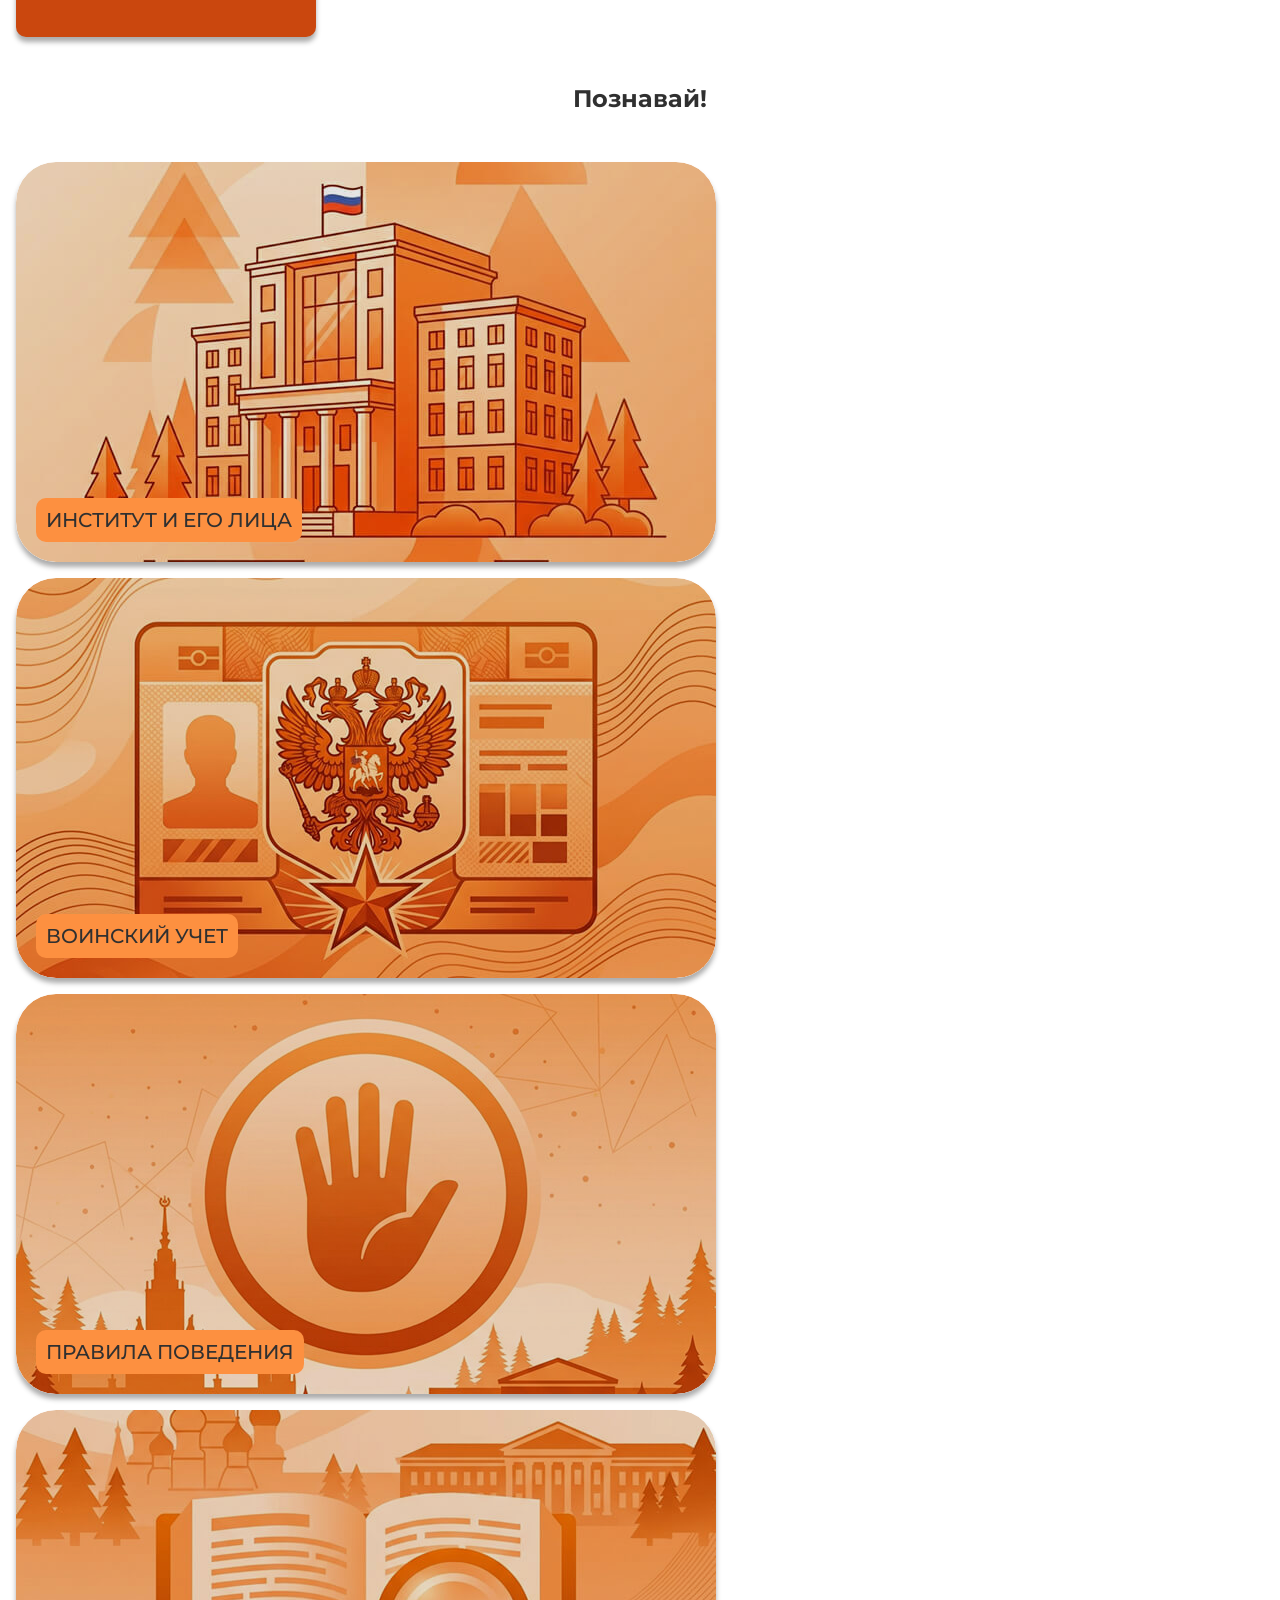
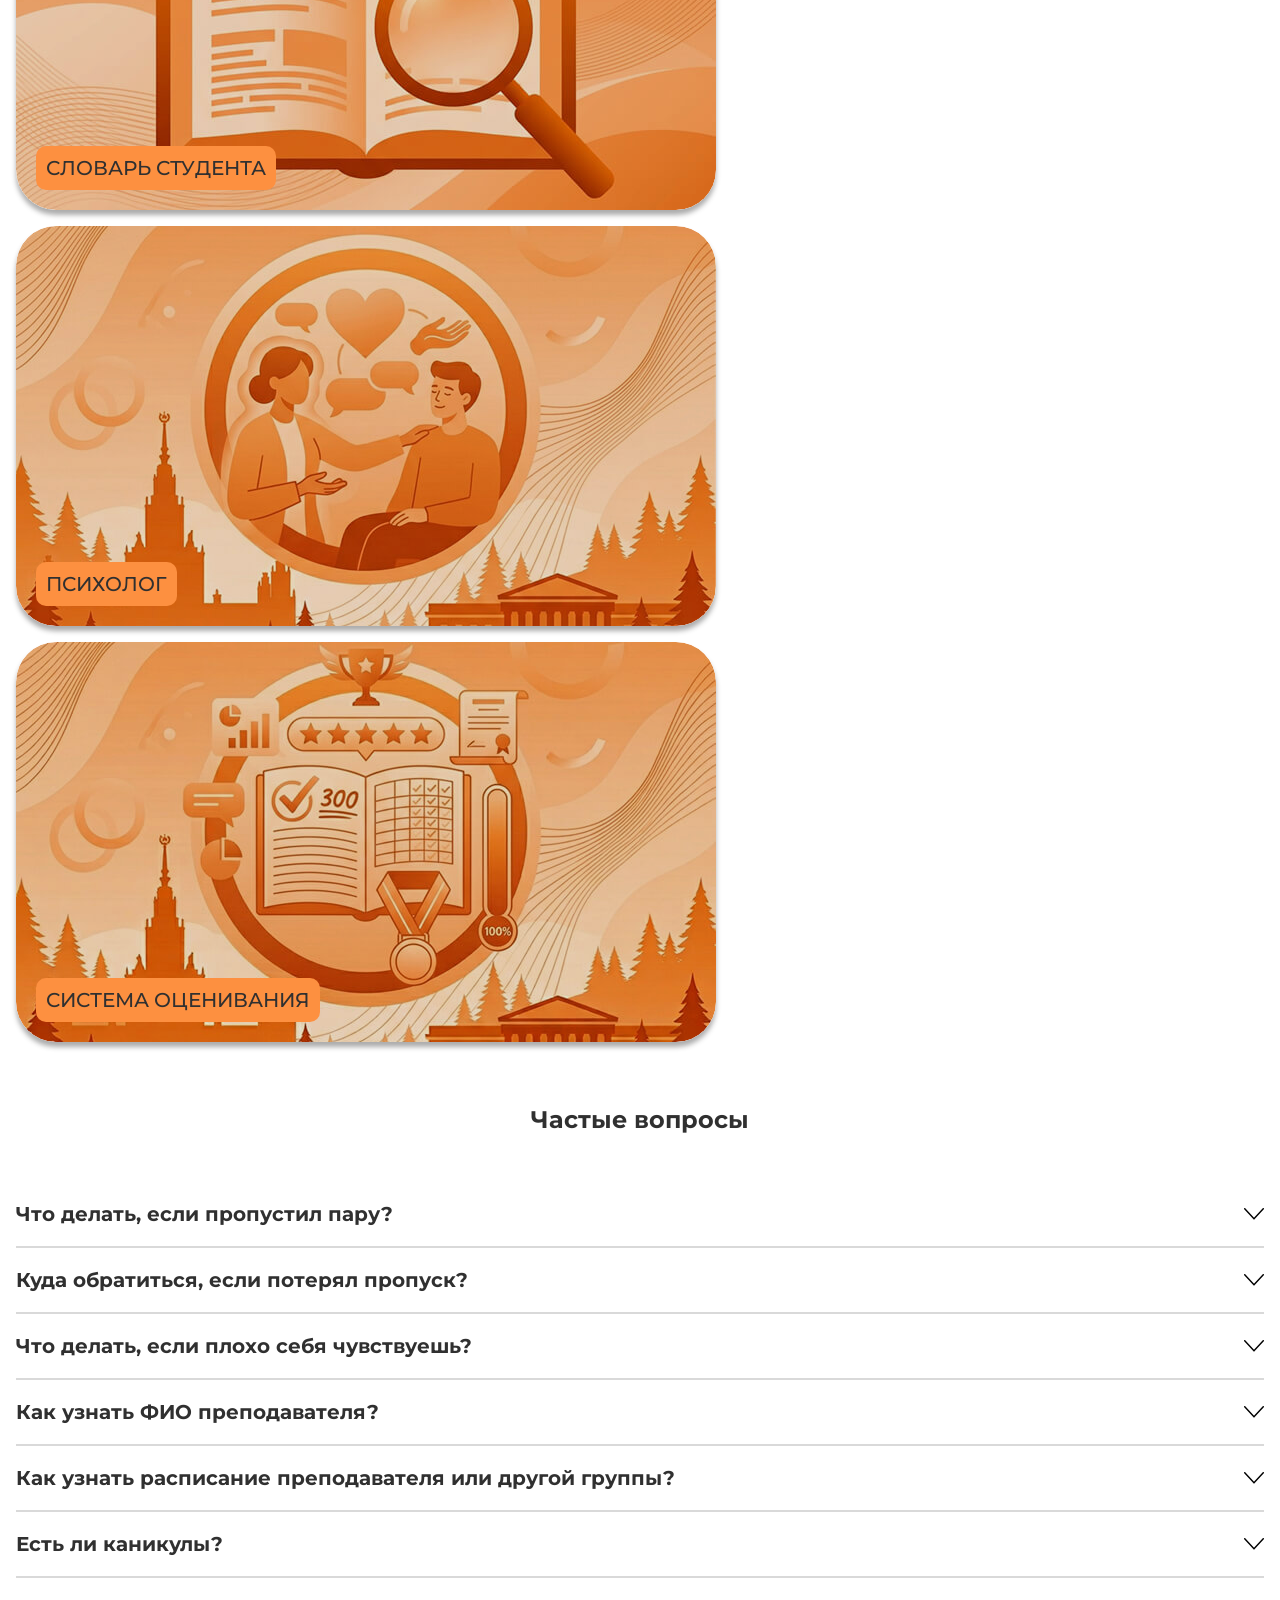
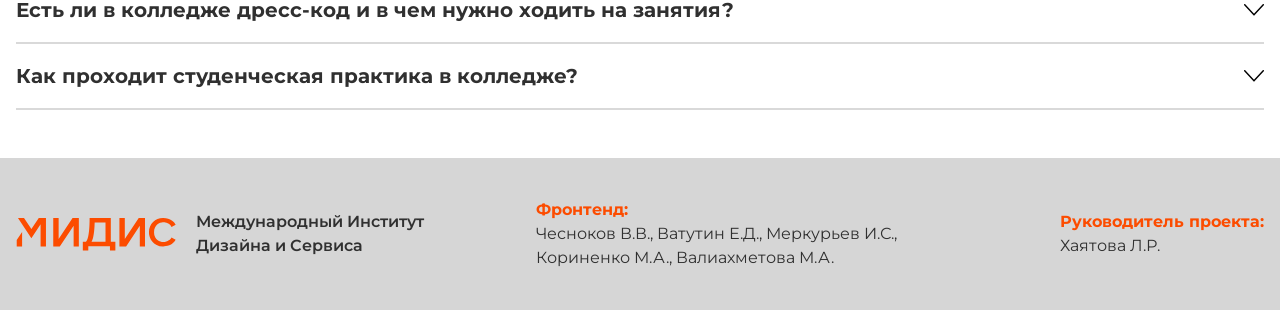
==== commit bd8c8be1: "feat: add lazy loading to photos" ====
--- a/index.html
+++ b/index.html
@@ -185,6 +185,7 @@
                 src="assets/images/about.jpg"
                 alt="О институте картинка"
                 class="learn__img"
+                loading="lazy"
               />
               <h3 class="learn__text">Институт и его лица</h3>
             </a>
@@ -198,6 +199,7 @@
                 src="assets/images/service.jpg"
                 alt="О воинском учете картинка"
                 class="learn__img"
+                loading="lazy"
               />
               <h3 class="learn__text">Воинский учет</h3>
             </a>
@@ -206,6 +208,7 @@
                 src="assets/images/rules.jpg"
                 alt="О правилах поведения картинка"
                 class="learn__img"
+                loading="lazy"
               />
               <h3 class="learn__text">Правила поведения</h3>
             </a>
@@ -218,6 +221,7 @@
                 src="assets/images/vocabulary.jpg"
                 alt="О словаре картинка"
                 class="learn__img"
+                loading="lazy"
               />
               <h3 class="learn__text">Словарь студента</h3>
             </a>
@@ -242,6 +246,7 @@
                 src="assets/images/rating.jpg"
                 alt="О системе оценивания картинка"
                 class="learn__img"
+                loading="lazy"
               />
               <h3 class="learn__text">Система оценивания</h3>
             </a>
--- a/css/style.css
+++ b/css/style.css
@@ -1,5 +1,113 @@
-@import "./root.css";
-@import "./base.css";
+/* ========== ROOT ========== */
+
+:root {
+  --main-line-height: 1.5;
+  --h-line-height: 1.2;
+  --text-black: #303030;
+  --text-white: #fffafa;
+
+  --bg-header: rgba(204, 204, 204, 0.8);
+  --bg-orange: #fc4c00;
+  --bg-orange-hover: #e04300;
+  --bg-brown: #ca470e;
+  --bg-brown-hover: #e65213;
+  --bg-text-orange: #fd9040;
+  --bg-orange-schedule: #ff792f;
+  --bg-gray: #d9d9d9;
+
+  --fz-main: 1rem;
+  --fz-subtitle: 1.25rem;
+  --fz-h1: 2.5rem;
+  --fz-h2: 1.5rem;
+  --fz-h3: 1.25rem;
+  --fz-card: 1.5rem;
+
+  --ff-main: "Montserrat", sans-serif;
+  --ff-other: "Tektur", sans-serif;
+
+  --fw-regular: 400; /* Regular */
+  --fw-medium: 500; /* Medium */
+  --fw-semibold: 600; /* Semi-bold */
+  --fw-bold: 700; /* Bold */
+
+  --br40: 40%;
+  --br80: 80%;
+
+  --padding-default: 1.5rem;
+  --padding-schedule: 2rem;
+  --padding-mini-card: 3.5rem;
+  --margin-small: 1rem;
+  --margin-normal: 2rem;
+  --margin-standard: 3rem;
+}
+
+/* ========== BASE ========== */
+
+*,
+*::before,
+*::after {
+  box-sizing: border-box;
+  margin: 0;
+  padding: 0;
+}
+
+html,
+body {
+  height: 100%;
+}
+
+body {
+  display: flex;
+  flex-direction: column;
+  font-family: var(--ff-main);
+  line-height: var(--main-line-height);
+  color: var(--text-black);
+}
+
+main {
+  flex-grow: 1;
+}
+
+p,
+ol,
+ul,
+li {
+  font-size: var(--fz-main);
+}
+
+a {
+  text-decoration: none;
+}
+
+ul,
+ol {
+  list-style: none;
+}
+
+h1 {
+  font-size: var(--fz-h1);
+}
+
+h2 {
+  font-size: var(--fz-h2);
+}
+
+h3 {
+  font-size: var(--fz-h3);
+}
+
+h1,
+h2,
+h3,
+h4 {
+  line-height: var(--h-line-height);
+}
+
+.default {
+  padding-top: 128px;
+}
+
+/* ========== FONTS ========== */
 
 @font-face {
   font-display: swap;
@@ -91,7 +199,8 @@
 
 .header__logo,
 .footer__logo {
-  max-width: 10rem;
+  width: 10rem;
+  max-width: 100%;
 }
 
 .header__logo-sec {
@@ -816,6 +925,7 @@
 }
 
 /* ===== ANIM ===== */
+
 [data-anim] {
   transition:
     opacity 0.4s ease-out,
@@ -884,6 +994,18 @@
 @media (max-width: 1024px) {
   .hero__mascot {
     display: none;
+  }
+
+  .learn__list {
+    justify-content: center;
+  }
+
+  .start__list {
+    justify-content: center;
+  }
+
+  .schedule__btns {
+    justify-content: center;
   }
 }
 
@@ -957,10 +1079,6 @@
     right: 16px;
   }
 
-  .learn__list {
-    justify-content: center;
-  }
-
   .institute__info {
     max-width: 400px;
   }
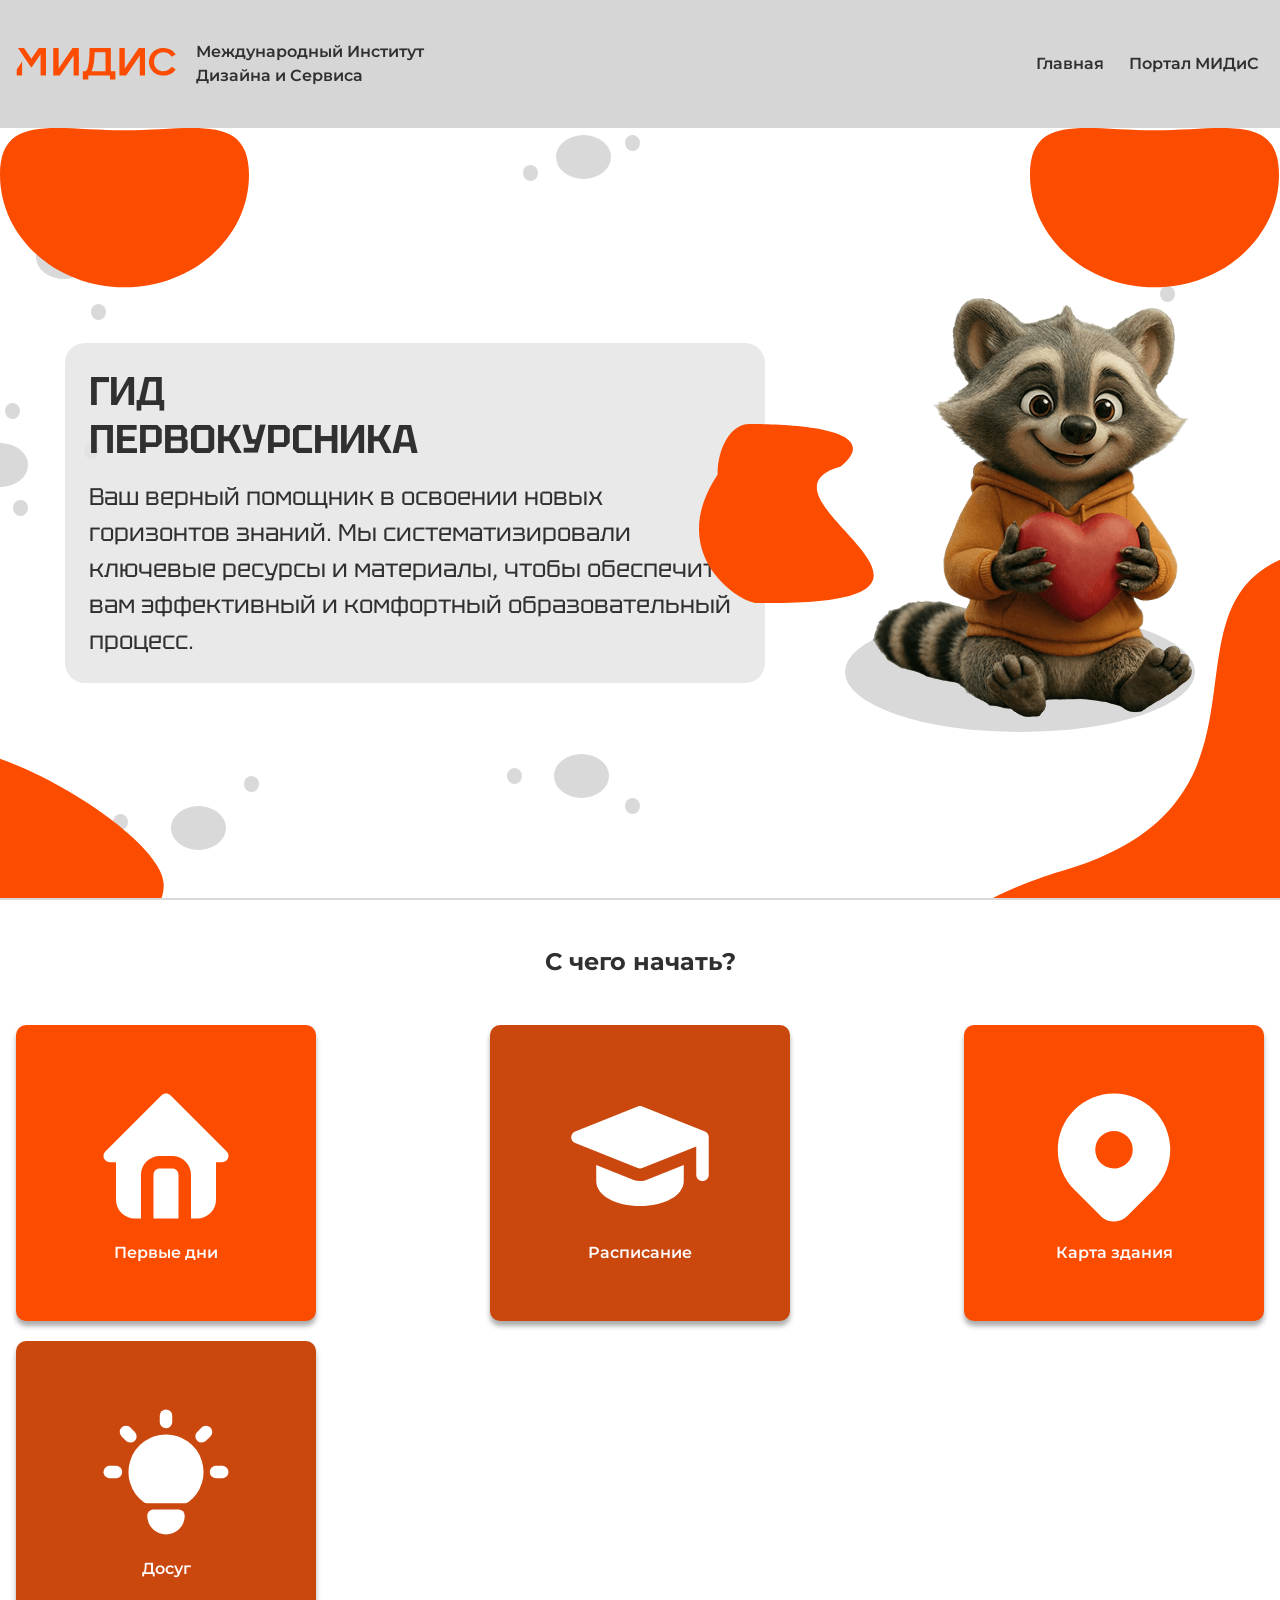
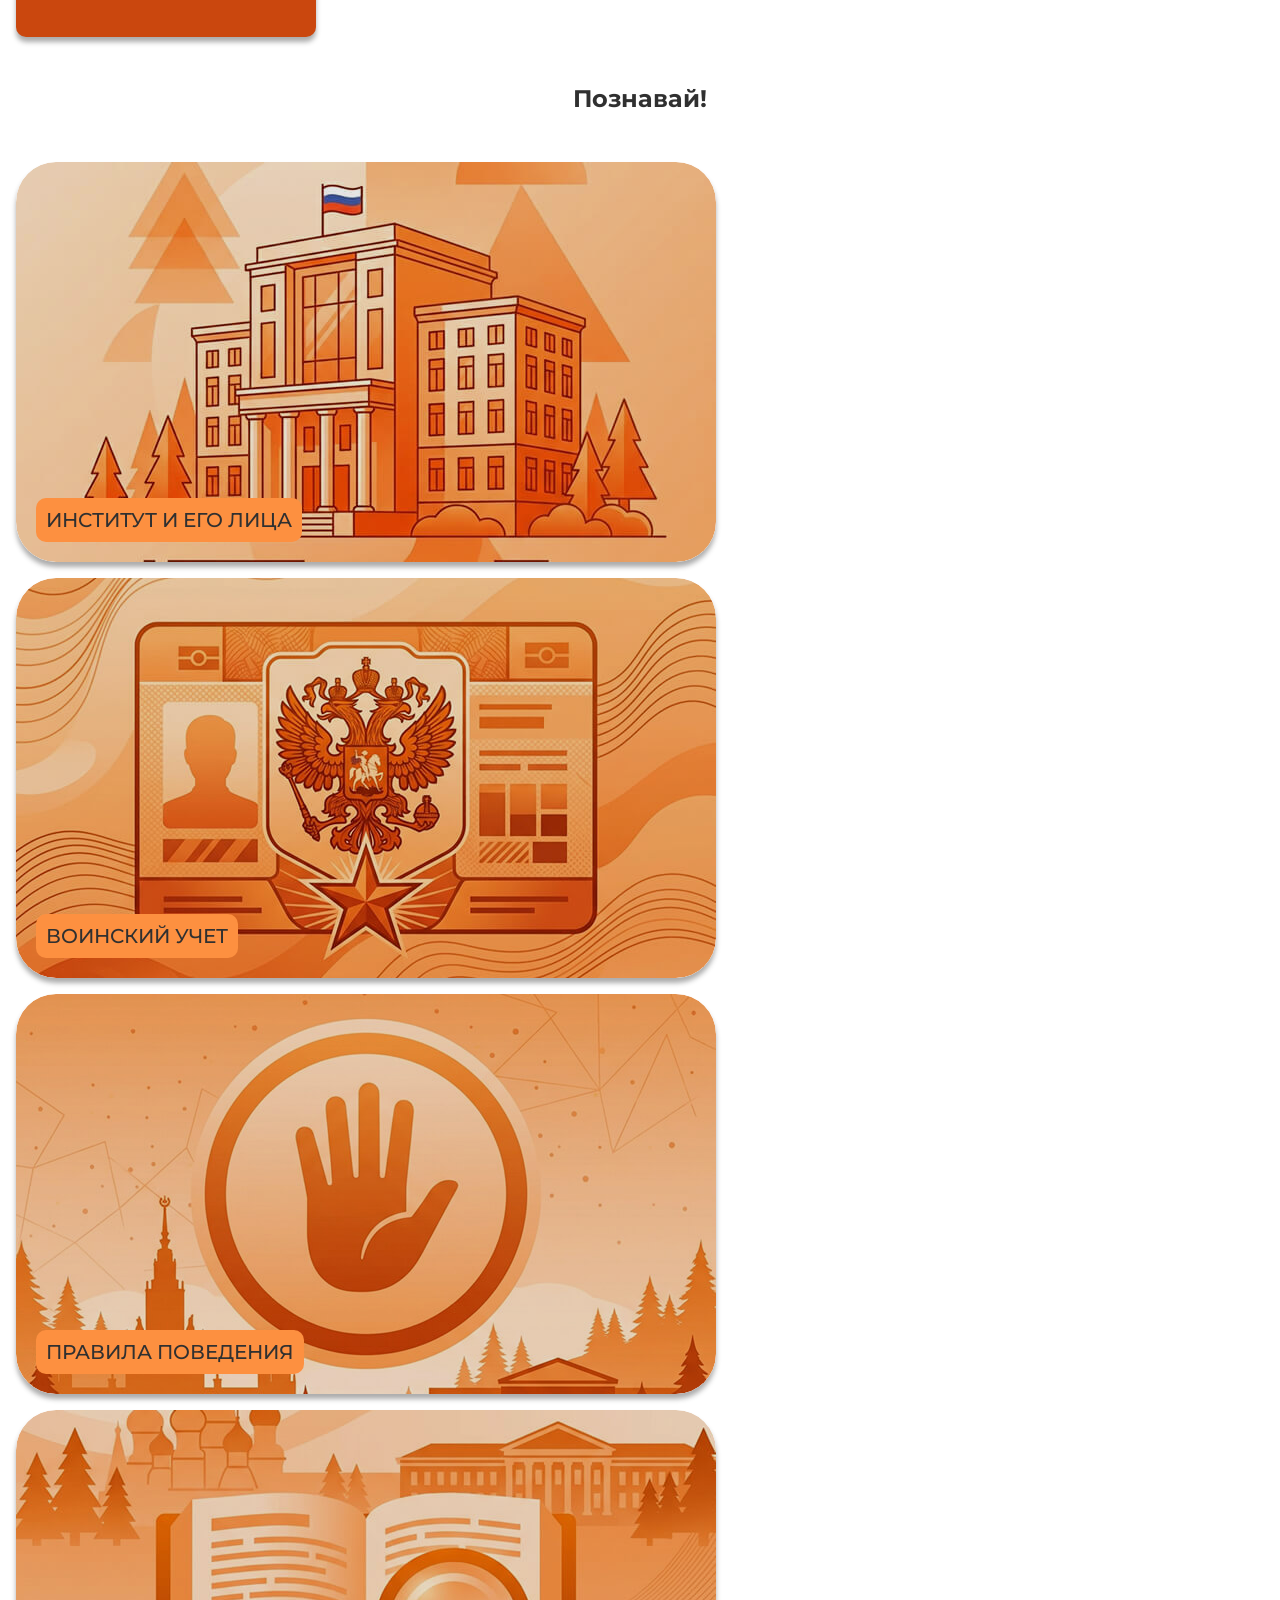
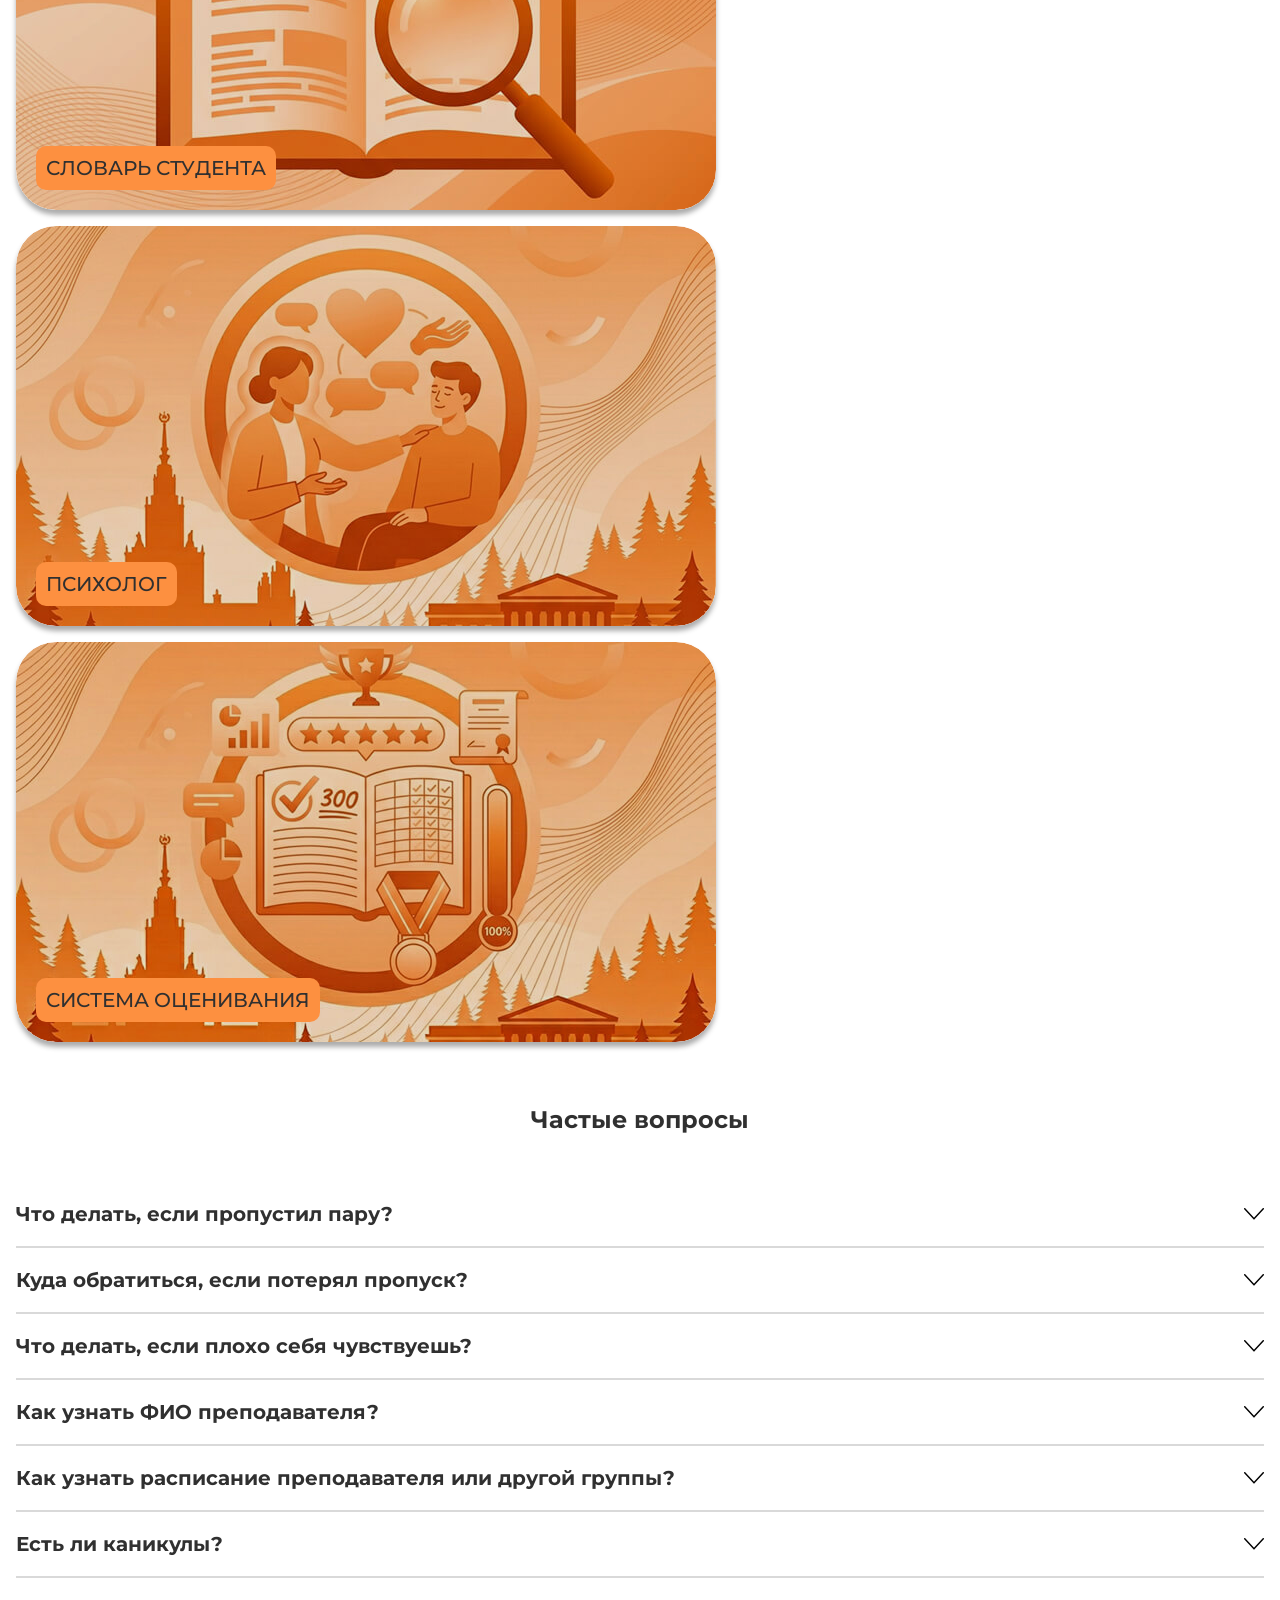
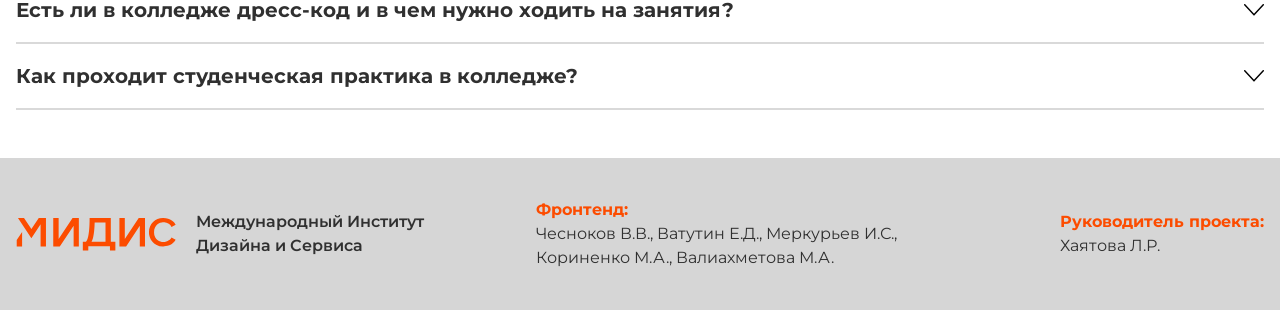
==== commit 1462ffe8: "refactor: change icons in png to svg" ====
--- a/index.html
+++ b/index.html
@@ -126,7 +126,7 @@
               data-anim
             >
               <img
-                src="assets/images/home.png"
+                src="assets/images/home.svg"
                 alt="Первые дни картинка"
                 class="start__img"
               />
@@ -138,7 +138,7 @@
               data-anim
             >
               <img
-                src="assets/images/study.png"
+                src="assets/images/study.svg"
                 alt="Расписание картинка"
                 class="start__img"
               />
@@ -151,7 +151,7 @@
               data-anim
             >
               <img
-                src="assets/images/gps.png"
+                src="assets/images/gps.svg"
                 alt="Карта картинка"
                 class="start__img"
               />
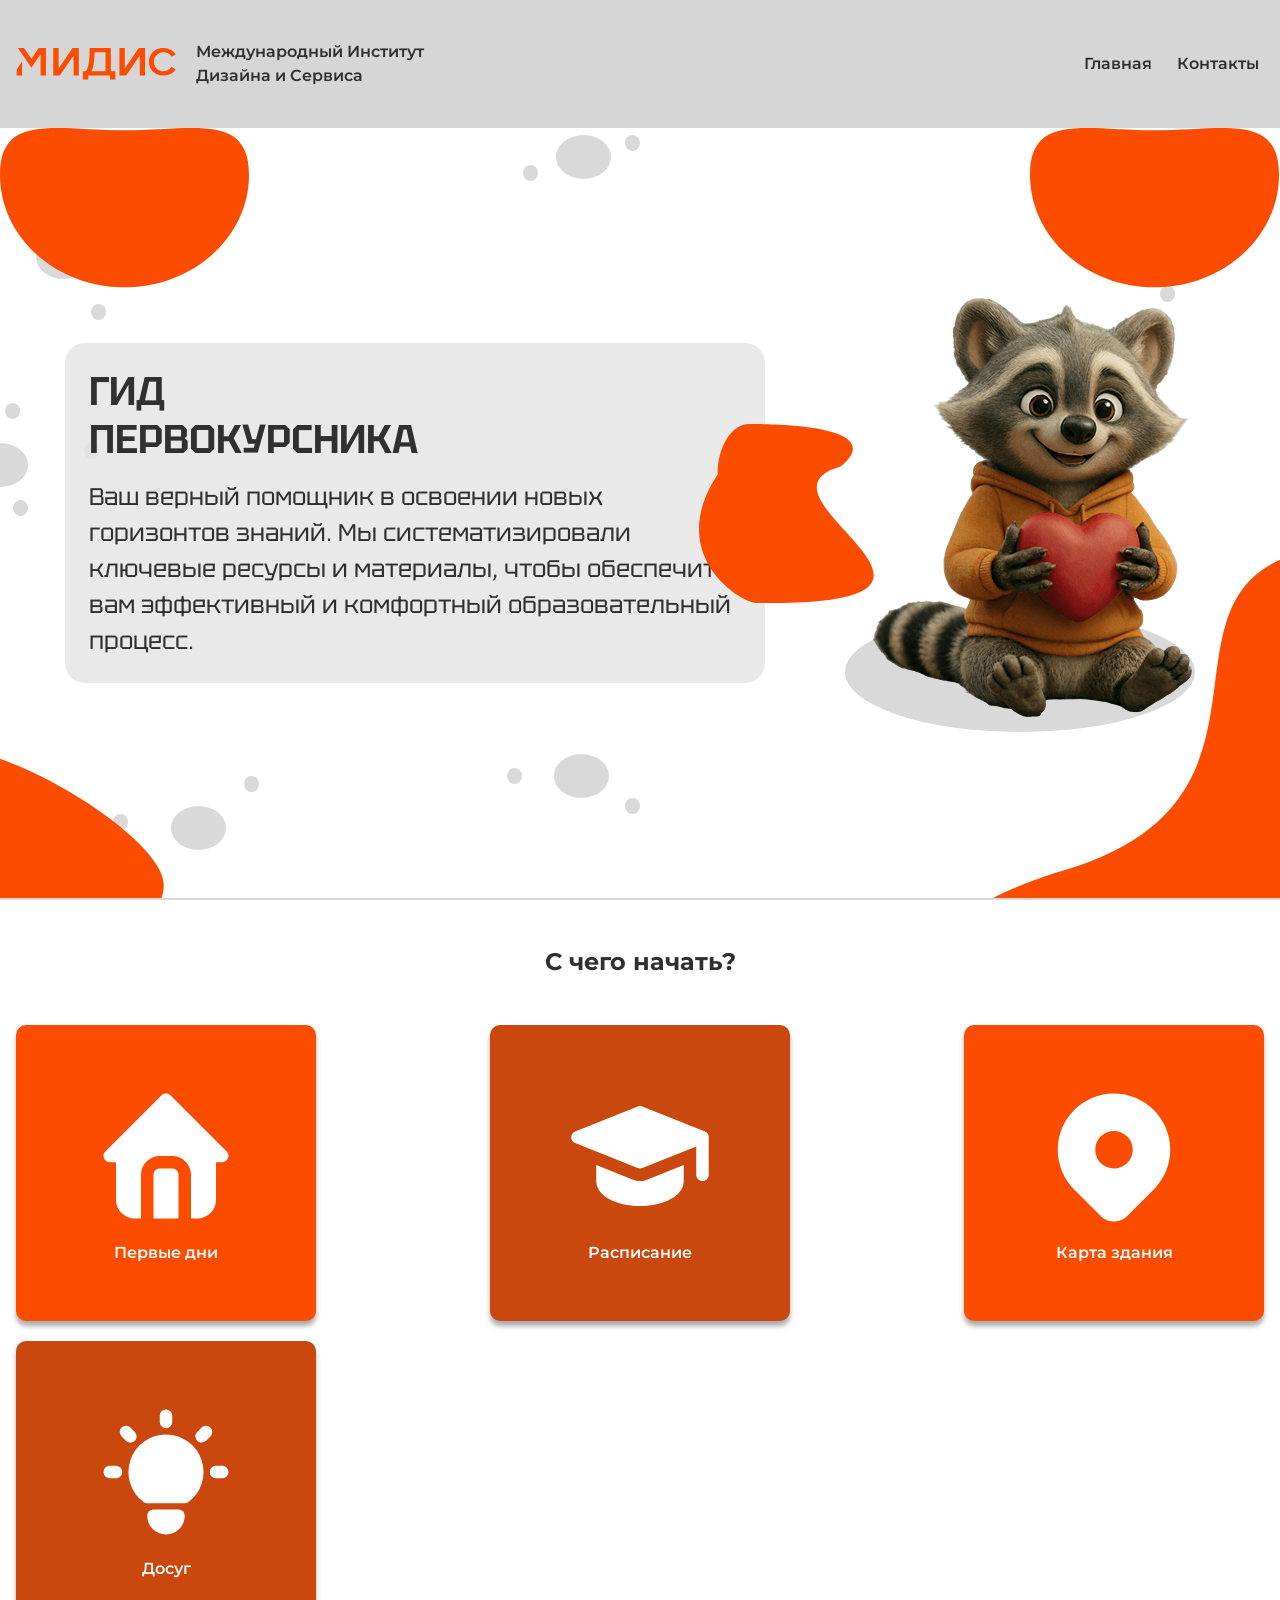
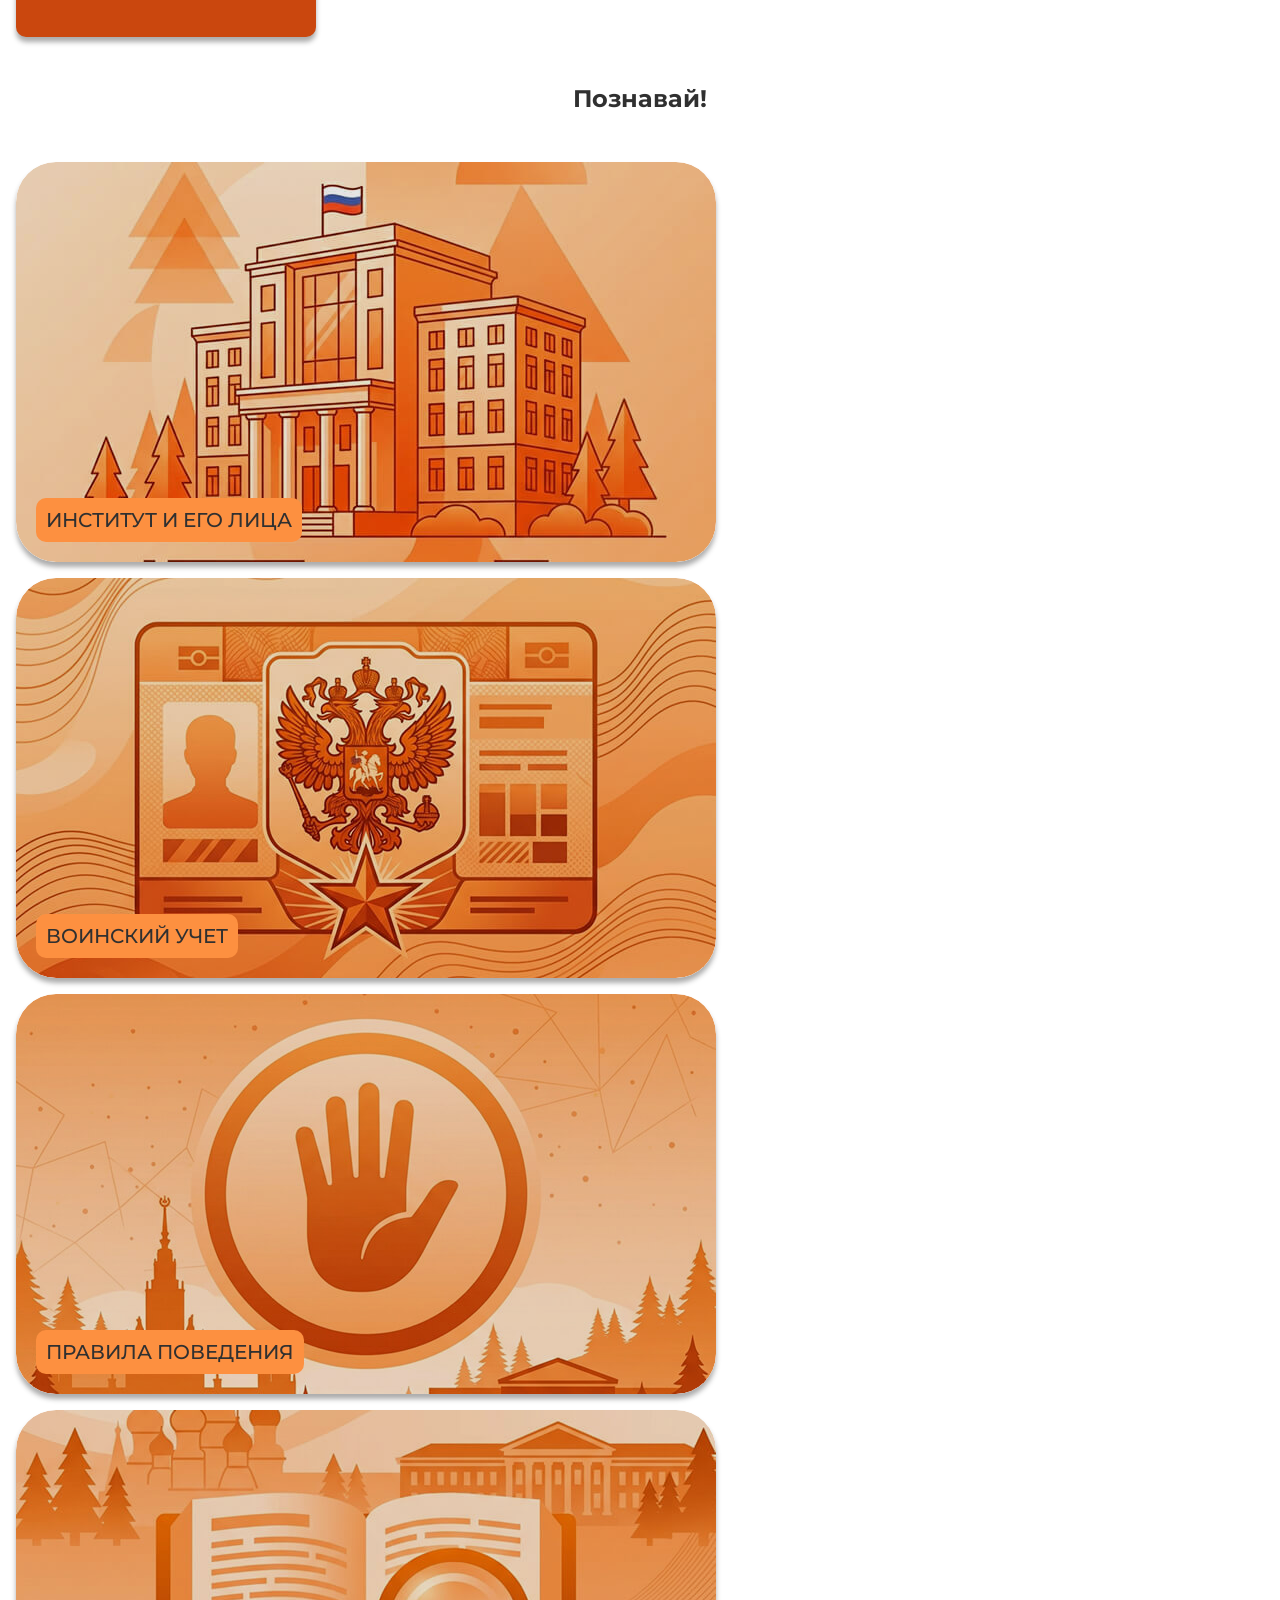
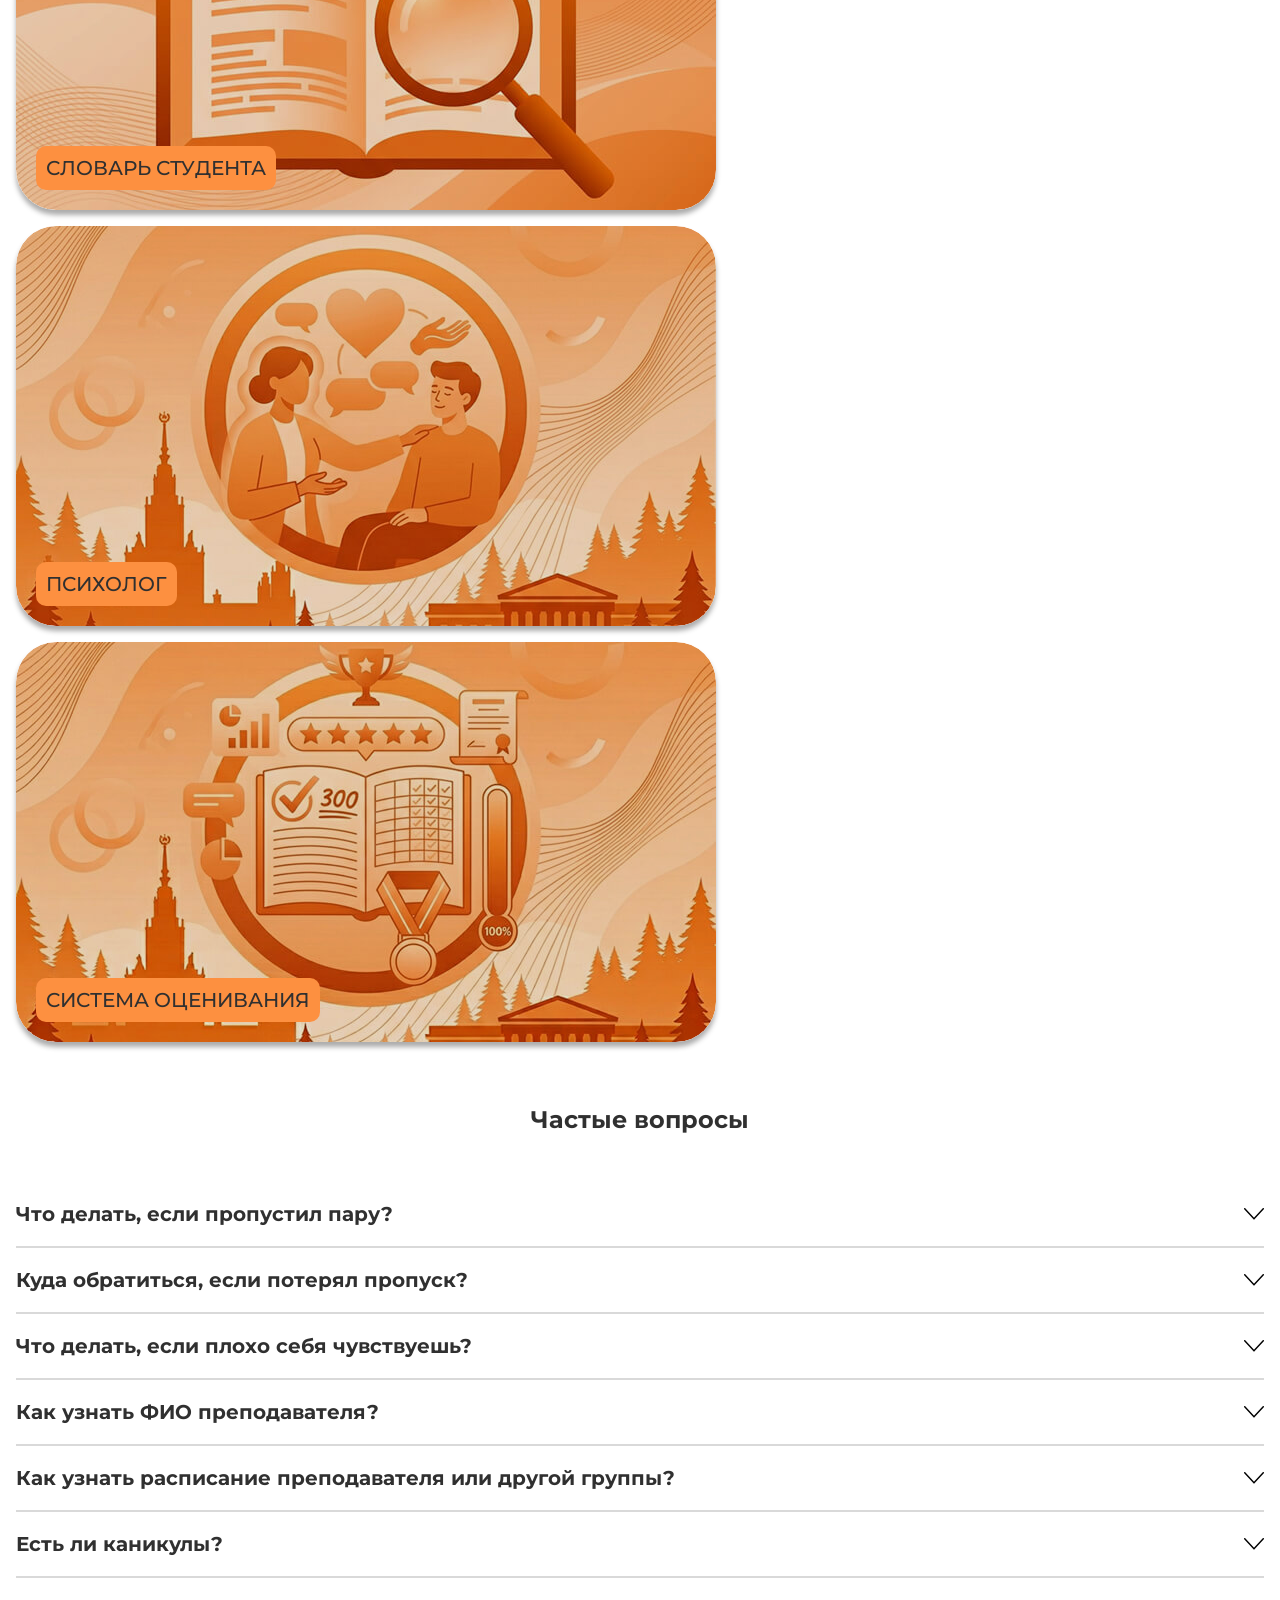
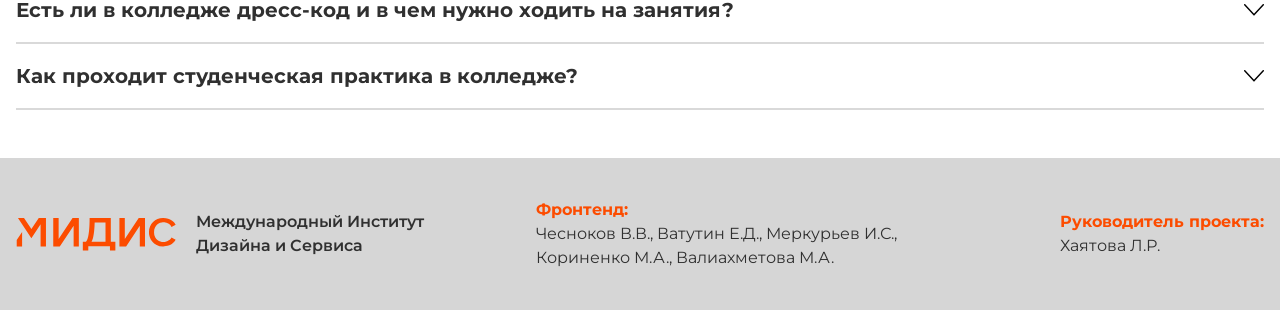
==== commit a2422327: "refactor: remade burger menu" ====
--- a/index.html
+++ b/index.html
@@ -26,7 +26,11 @@
             Международный Институт Дизайна и Сервиса
           </p>
         </div>
-        <button class="header__burger">&#9776;</button>
+        <button class="header__burger">
+          <span></span>
+          <span></span>
+          <span></span>
+        </button>
         <ul class="header__list">
           <li class="header__elem">
             <a href="index.html" class="header__link">Главная</a>
@@ -36,7 +40,7 @@
               href="https://portal.midis.info"
               class="header__link"
               target="_blank"
-              >Портал МИДиС</a
+              >Контакты</a
             >
           </li>
         </ul>
--- a/css/style.css
+++ b/css/style.css
@@ -167,6 +167,13 @@
   margin: 0 auto;
 }
 
+.header__container {
+  display: flex;
+  flex-wrap: wrap;
+  align-items: center;
+  justify-content: space-between;
+}
+
 .header {
   position: relative;
   background: var(--bg-header);
@@ -178,9 +185,6 @@
 
 .header__burger {
   display: none;
-  background: none;
-  font-size: 30px;
-  border: none;
 }
 
 .orange {
@@ -189,12 +193,6 @@
 
 .brown {
   background: var(--bg-brown);
-}
-
-.header__container {
-  display: flex;
-  flex-wrap: wrap;
-  align-items: center;
 }
 
 .header__logo,
@@ -216,7 +214,6 @@
 
 .header__list {
   display: flex;
-  margin-left: auto;
   gap: 15px;
   font-weight: var(--fw-semibold);
 }
@@ -1073,10 +1070,43 @@
     transform: translateY(0);
   }
 
+  .header__container {
+    justify-content: space-between;
+  }
+
   .header__burger {
-    display: block;
-    position: absolute;
-    right: 16px;
+    display: flex;
+    width: 30px;
+    height: 20px;
+    display: flex;
+    flex-direction: column;
+    justify-content: space-between;
+    background: none;
+    border: none;
+    cursor: pointer;
+  }
+
+  .header__burger span {
+    width: 100%;
+    height: 3px;
+    background: black;
+    border-radius: 15px;
+    transition:
+      transform 0.3s ease-out,
+      width 0.3s ease-out;
+  }
+
+  .header__burger.active span:nth-child(1) {
+    transform: translateY(8.5px) rotate(45deg);
+  }
+
+  .header__burger.active span:nth-child(2) {
+    width: 0;
+    margin: 0 auto;
+  }
+
+  .header__burger.active span:nth-child(3) {
+    transform: translateY(-8.5px) rotate(-45deg);
   }
 
   .institute__info {
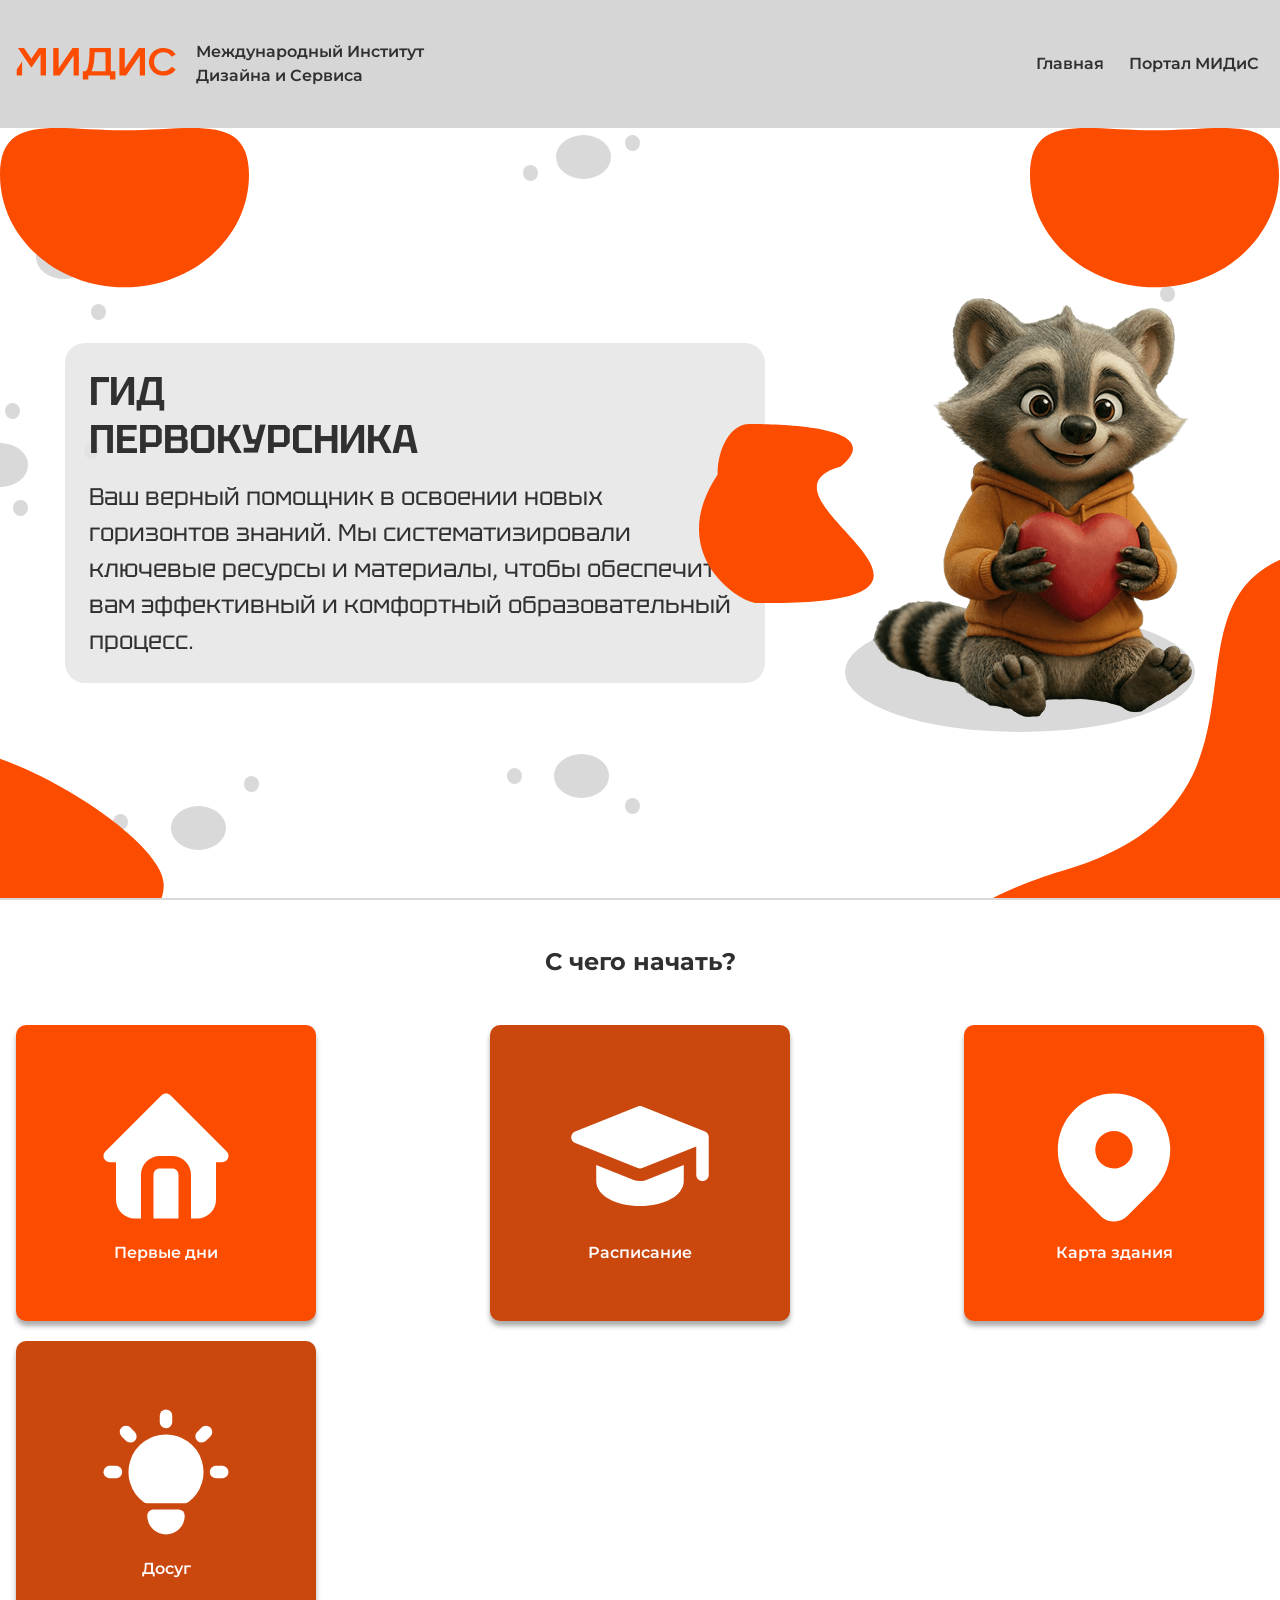
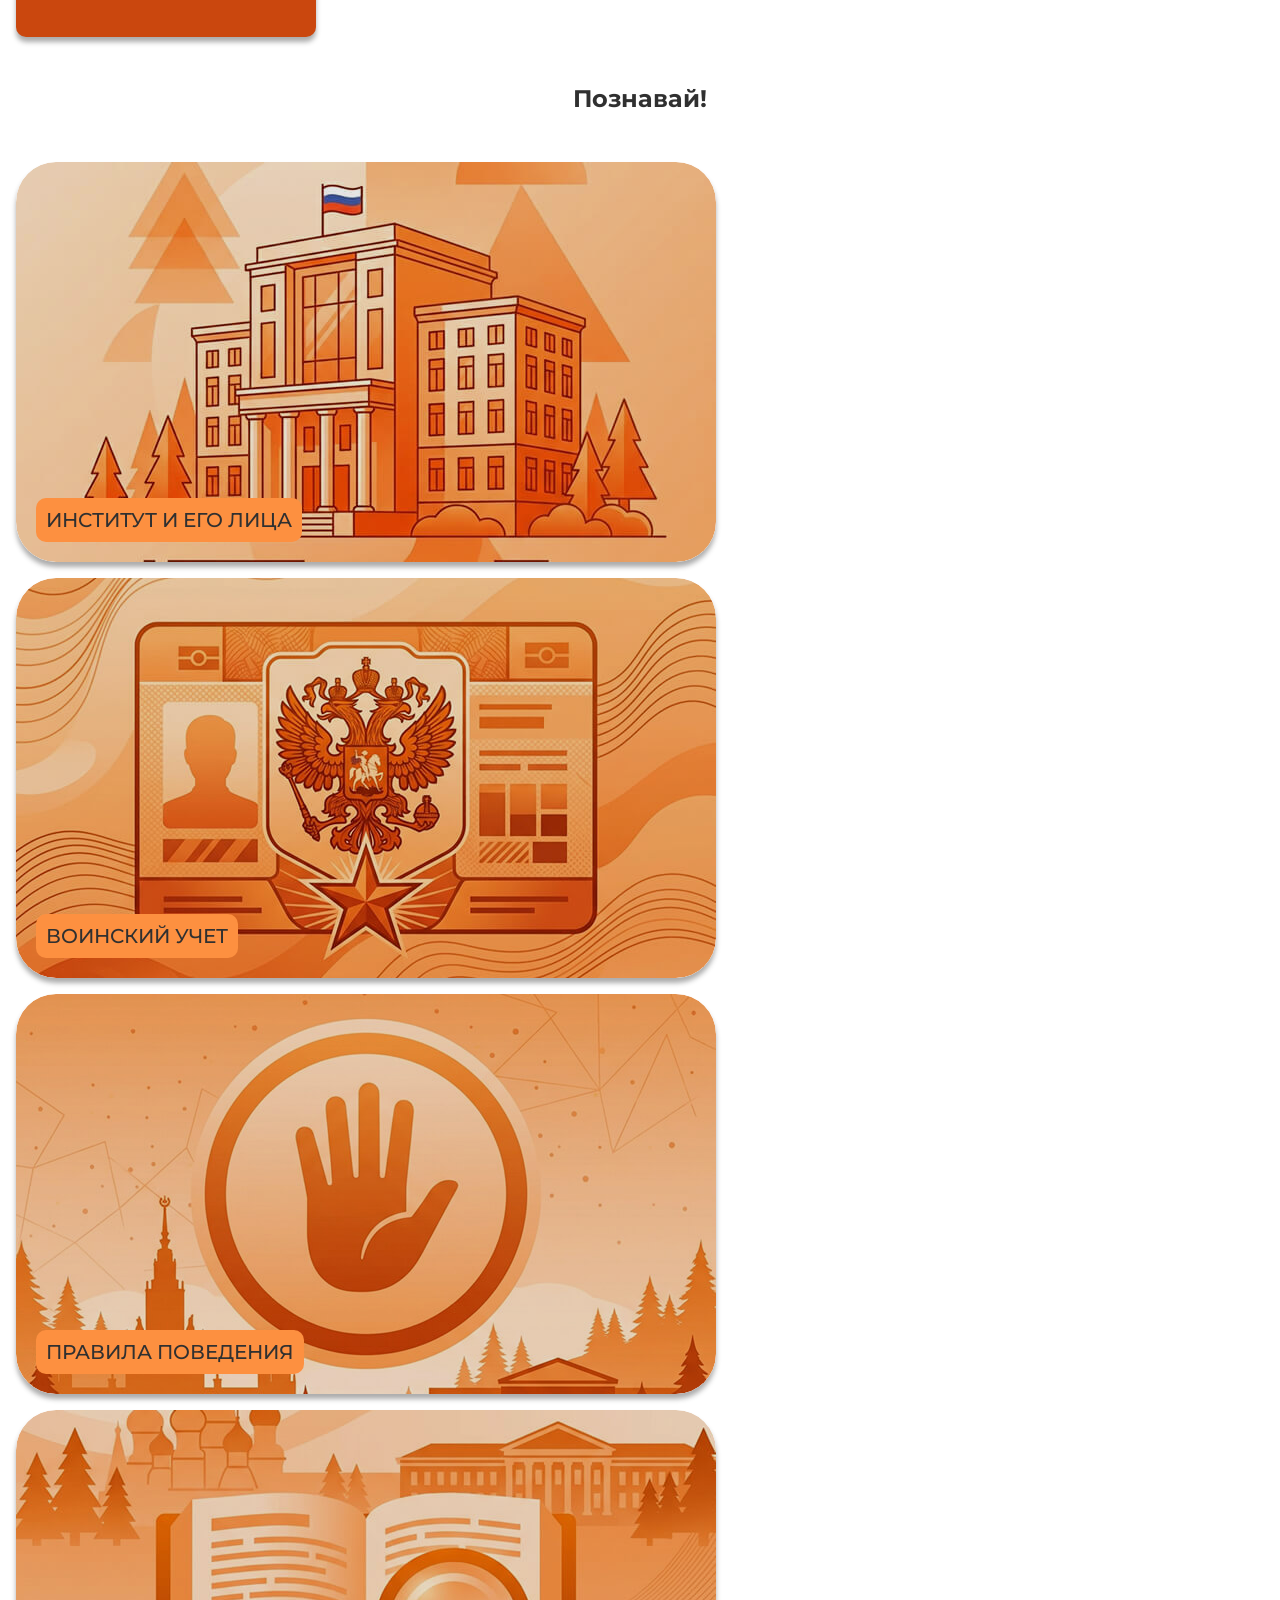
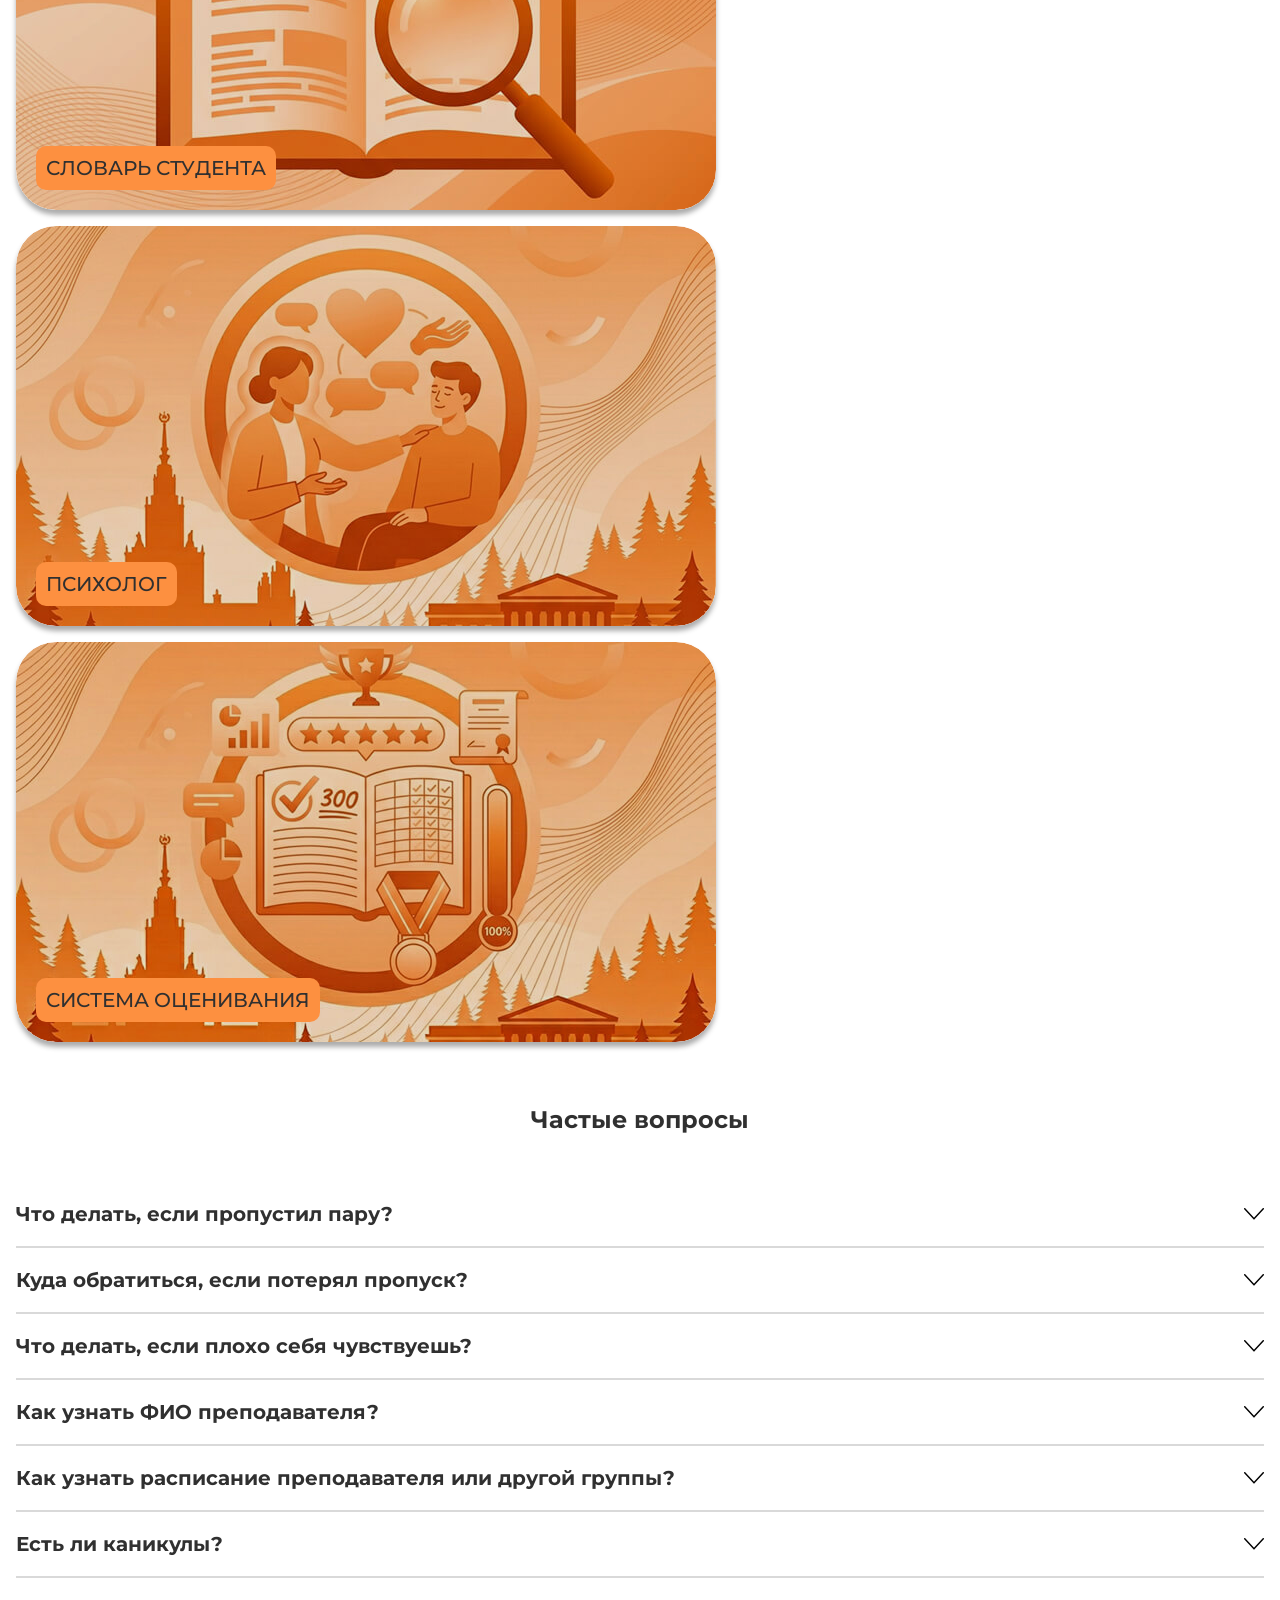
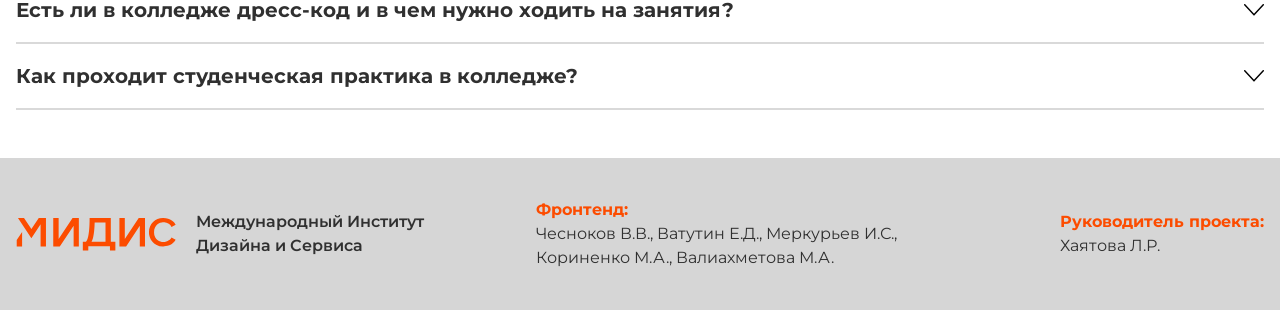
==== commit 11e6cef7: "fix: update text" ====
--- a/index.html
+++ b/index.html
@@ -40,7 +40,7 @@
               href="https://portal.midis.info"
               class="header__link"
               target="_blank"
-              >Контакты</a
+              >Портал МИДиС</a
             >
           </li>
         </ul>
